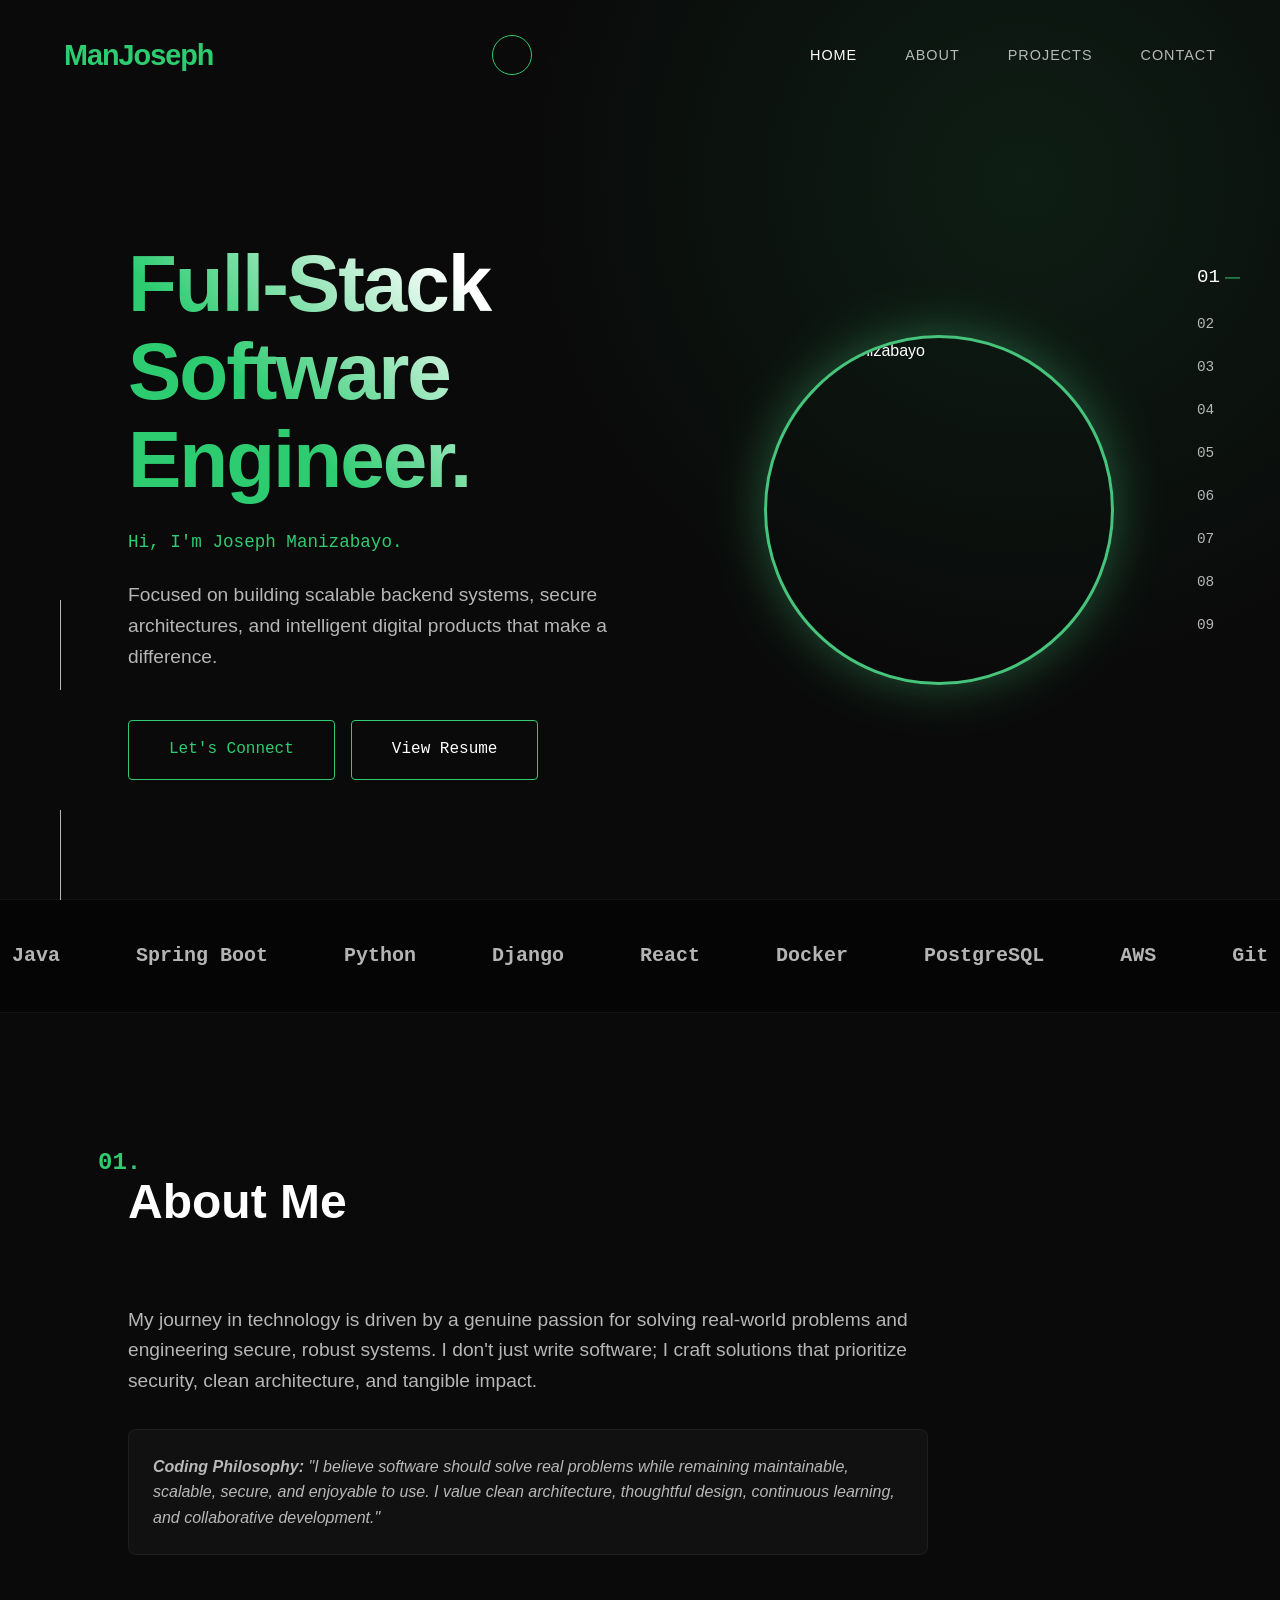
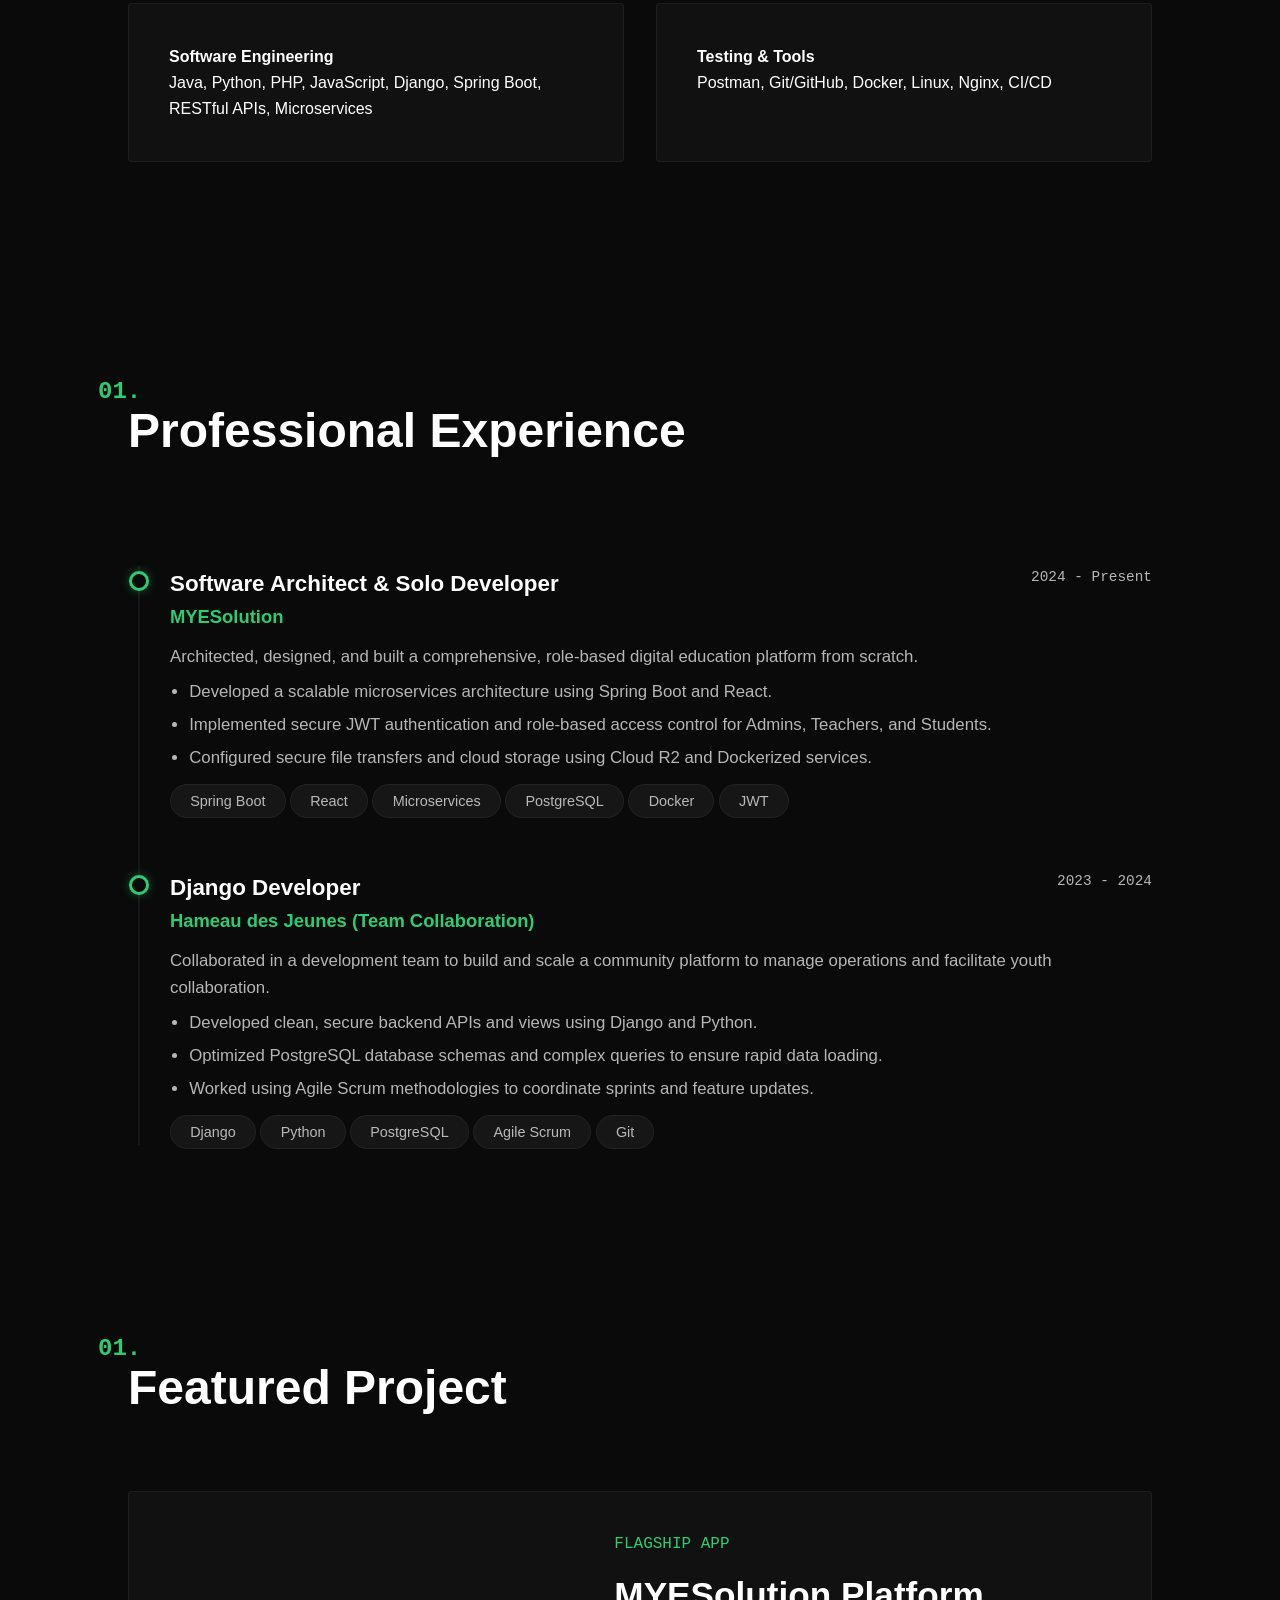
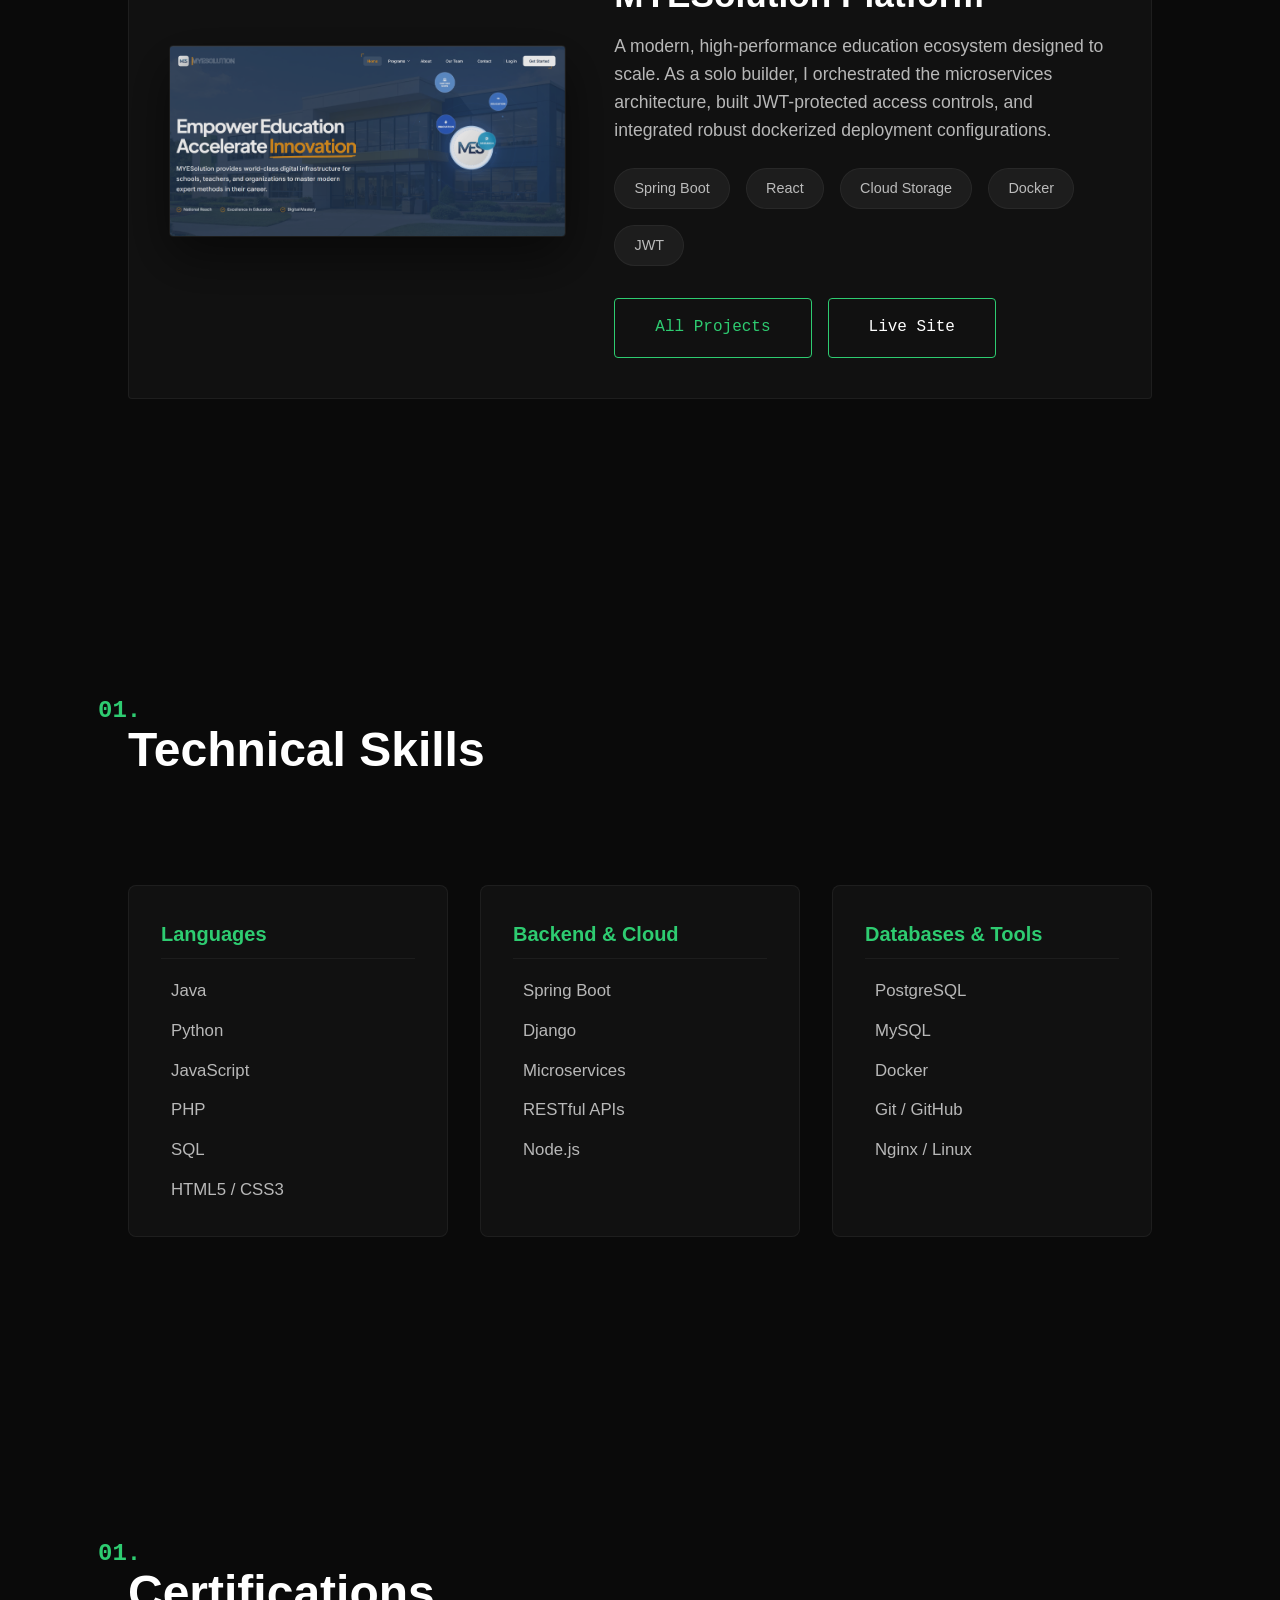
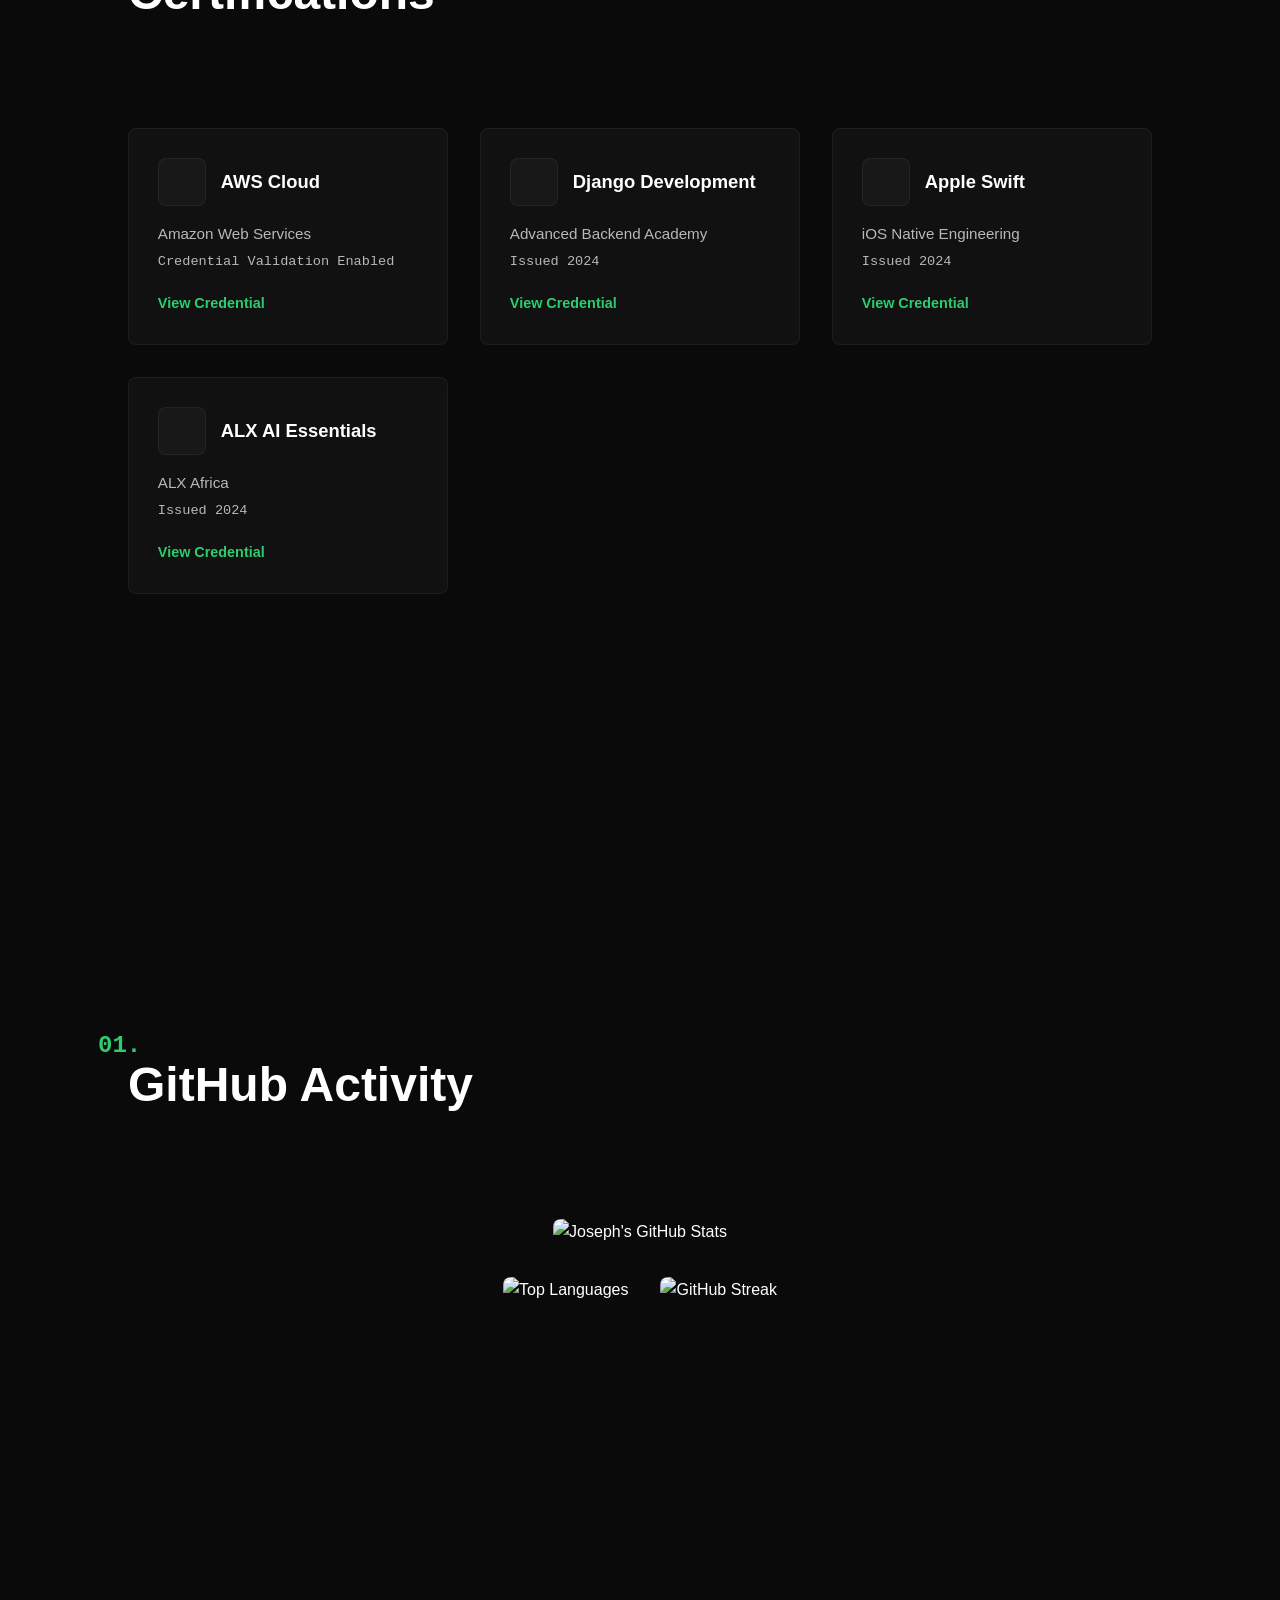
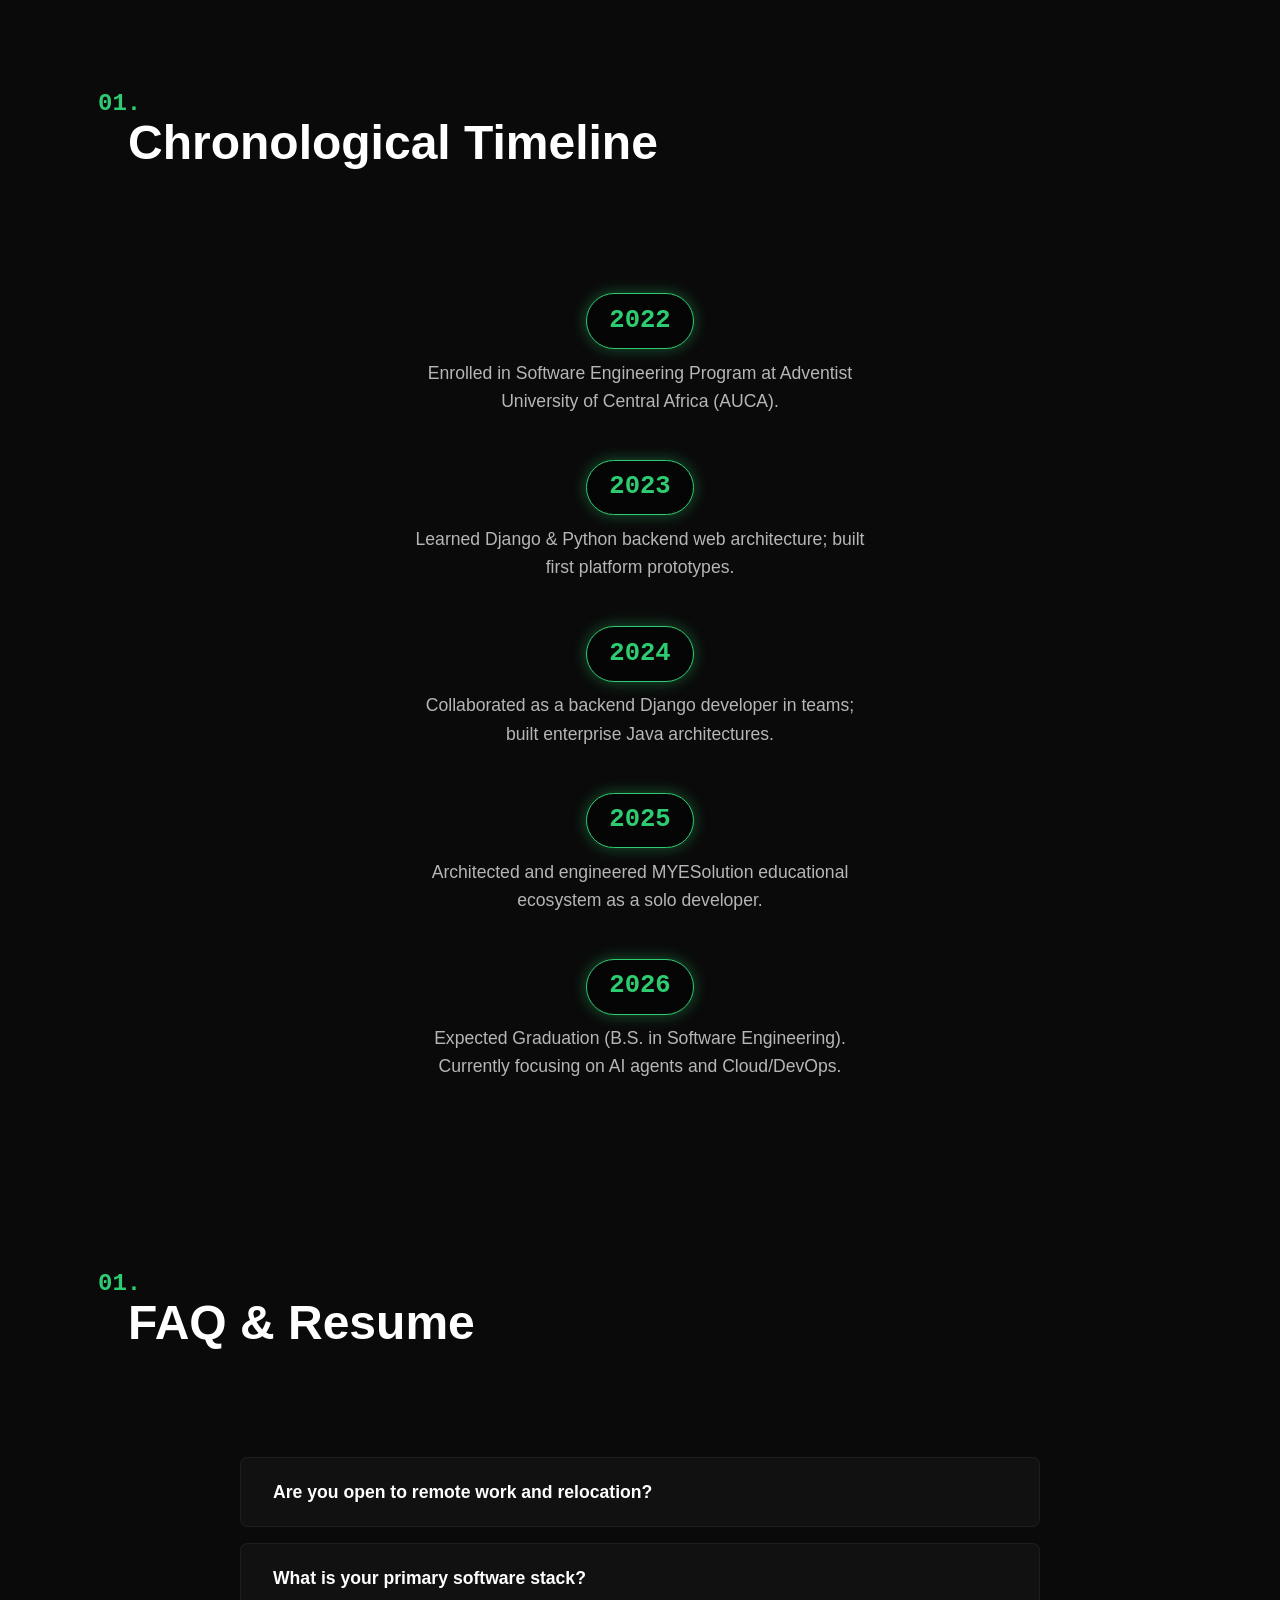
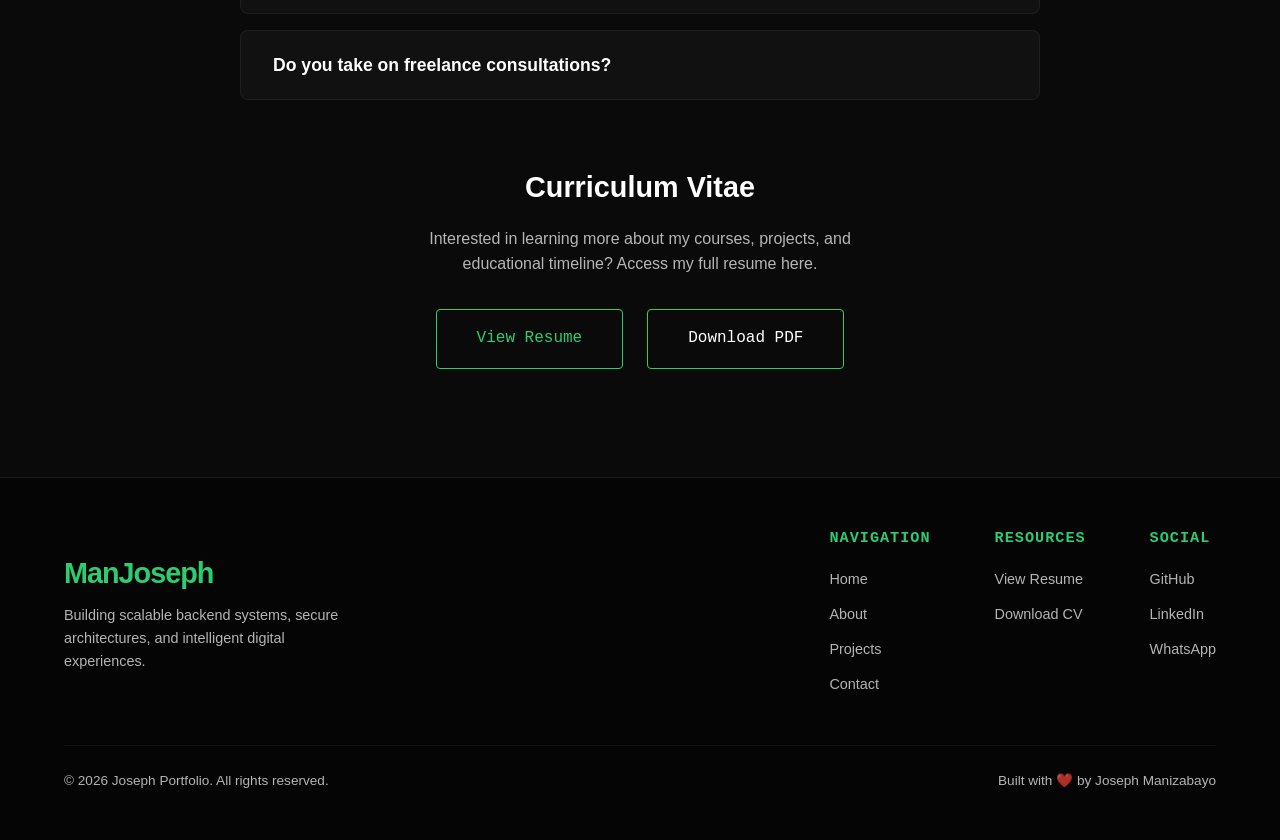
==== index.html @ 5e7c245f "Expand portfolio: add experience, skills, certifications, timeline, FAQs, and dark/light theme toggl" ====
<!DOCTYPE html>
<html lang="en" data-theme="dark">
<head>
    <meta charset="UTF-8">
    <meta name="viewport" content="width=device-width, initial-scale=1.0">
    <link rel="apple-touch-icon" sizes="180x180" href="favs/apple-touch-icon.png">
    <link rel="icon" type="image/png" sizes="32x32" href="favs/favicon-32x32.png">
    <link rel="icon" type="image/png" sizes="16x16" href="favs/favicon-16x16.png">
    <link rel="icon" href="favs/favicon.ico">
    <title>Joseph Portfolio - Full Stack Software Engineer</title>
    <!-- link to fontawesome for inserting social media icons-->
     <link rel="stylesheet" 
     href="https://cdnjs.cloudflare.com/ajax/libs/font-awesome/7.0.1/css/all.min.css" 
     integrity="sha512-2SwdPD6INVrV/lHTZbO2nodKhrnDdJK9/kg2XD1r9uGqPo1cUbujc+IYdlYdEErWNu69gVcYgdxlmVmzTWnetw==" 
     crossorigin="anonymous" referrerpolicy="no-referrer" />
     <!-- link to external css file -->
    <link rel="stylesheet" href="styles.css">
</head>
<body>
    <!-- Fixed Sidebars -->
    <div class="side-socials">
        <a href="https://github.com/ManJoseph" target="_blank"><i class="fa-brands fa-github"></i></a>
        <a href="https://www.linkedin.com/in/manjoseph/" target="_blank"><i class="fa-brands fa-linkedin-in"></i></a>
        <a href="mailto:josephmanizabayo7@gmail.com"><i class="fa-solid fa-envelope"></i></a>
    </div>

    <!-- Added data-target to map click to section ID -->
    <div class="page-progress">
        <div class="progress-item active" data-target="#home">01</div>
        <div class="progress-item" data-target="#about">02</div>
        <div class="progress-item" data-target="#experience">03</div>
        <div class="progress-item" data-target="#featured-project">04</div>
        <div class="progress-item" data-target="#skills">05</div>
        <div class="progress-item" data-target="#certifications">06</div>
        <div class="progress-item" data-target="#github">07</div>
        <div class="progress-item" data-target="#timeline">08</div>
        <div class="progress-item" data-target="#faq">09</div>
    </div>

    <!-- Navigation -->
    <nav class="navbar">
        <a href="index.html" class="logo">ManJoseph</a>
        <div class="nav-actions">
            <button id="themeToggle" class="theme-toggle-btn" aria-label="Toggle theme">
                <i class="fa-solid fa-sun"></i>
            </button>
            <div class="hamburger">
                <i class="fa-solid fa-bars"></i>
            </div>
        </div>
        <ul class="nav-links">
            <li><a href="#home" class="active">Home</a></li>
            <li><a href="#about">About</a></li>
            <li><a href="projects.html">Projects</a></li>
            <li><a href="contacts.html">Contact</a></li>
        </ul>
    </nav>

    <!-- Hero Section -->
    <section id="home" class="hero">
        <div class="hero-content reveal active">
            <h1>Full-Stack<br>Software Engineer.</h1>
            <p class="hero-greeting">Hi, I'm Joseph Manizabayo.</p>
            <p class="hero-subtitle">
                Focused on building scalable backend systems, secure architectures, and intelligent digital products that make a difference.
            </p>
            <div style="display: flex; gap: 1rem; flex-wrap: wrap;">
                <a href="contacts.html" class="cta-button">Let's Connect</a>
                <a href="#resume" class="cta-button" style="background: transparent; color: var(--text);">View Resume</a>
            </div>
        </div>
        <!-- Restored Hero Image -->
        <div class="hero-image-container reveal">
            <img src="Portfolio.jpg" alt="Joseph Manizabayo" class="profile-img">
        </div>
    </section>

    <!-- Tech Stack Marquee -->
    <div class="marquee-container">
        <div class="marquee-content">
            <div class="marquee-item"><i class="fa-brands fa-java"></i> Java</div>
            <div class="marquee-item"><i class="fa-solid fa-leaf"></i> Spring Boot</div>
            <div class="marquee-item"><i class="fa-brands fa-python"></i> Python</div>
            <div class="marquee-item"><i class="fa-solid fa-cube"></i> Django</div>
            <div class="marquee-item"><i class="fa-brands fa-react"></i> React</div>
            <div class="marquee-item"><i class="fa-brands fa-docker"></i> Docker</div>
            <div class="marquee-item"><i class="fa-solid fa-database"></i> PostgreSQL</div>
            <div class="marquee-item"><i class="fa-brands fa-aws"></i> AWS</div>
            <div class="marquee-item"><i class="fa-brands fa-git-alt"></i> Git</div>
            <div class="marquee-item"><i class="fa-brands fa-linux"></i> Linux</div>
            <div class="marquee-item"><i class="fa-solid fa-mobile-screen"></i> Swift</div>
            <!-- Duplicated Set for Loop -->
            <div class="marquee-item"><i class="fa-brands fa-java"></i> Java</div>
            <div class="marquee-item"><i class="fa-solid fa-leaf"></i> Spring Boot</div>
            <div class="marquee-item"><i class="fa-brands fa-python"></i> Python</div>
            <div class="marquee-item"><i class="fa-solid fa-cube"></i> Django</div>
            <div class="marquee-item"><i class="fa-brands fa-react"></i> React</div>
            <div class="marquee-item"><i class="fa-brands fa-docker"></i> Docker</div>
            <div class="marquee-item"><i class="fa-solid fa-database"></i> PostgreSQL</div>
            <div class="marquee-item"><i class="fa-brands fa-aws"></i> AWS</div>
            <div class="marquee-item"><i class="fa-brands fa-git-alt"></i> Git</div>
            <div class="marquee-item"><i class="fa-brands fa-linux"></i> Linux</div>
            <div class="marquee-item"><i class="fa-solid fa-mobile-screen"></i> Swift</div>
        </div>
    </div>

    <!-- About Section -->
    <section id="about" class="immersive-section reveal">
        <h2>About Me</h2>
        <p style="max-width: 800px; color: var(--text-muted); font-size: 1.2rem; margin-bottom: 2rem;">
            My journey in technology is driven by a genuine passion for solving real-world problems and engineering secure, robust systems. I don't just write software; I craft solutions that prioritize security, clean architecture, and tangible impact. 
        </p>
        <div style="max-width: 800px; padding: 1.5rem; background: var(--card-bg); border: 1px solid var(--card-border); border-radius: 8px; margin-bottom: 3rem;">
            <p style="font-style: italic; color: var(--text-muted); line-height: 1.6;">
                <b>Coding Philosophy:</b> "I believe software should solve real problems while remaining maintainable, scalable, secure, and enjoyable to use. I value clean architecture, thoughtful design, continuous learning, and collaborative development."
            </p>
        </div>
        
        <div class="skills-grid">
            <div class="skill-card">
                <i class="fa-solid fa-code"></i>
                <p><b>Software Engineering</b></p>
                <p>Java, Python, PHP, JavaScript, Django, Spring Boot, RESTful APIs, Microservices</p>
            </div>
            <div class="skill-card">
                <i class="fa-solid fa-wrench"></i>
                <p><b>Testing & Tools</b></p>
                <p>Postman, Git/GitHub, Docker, Linux, Nginx, CI/CD</p>
            </div>
        </div>
    </section>

    <!-- Professional Experience Section -->
    <section id="experience" class="immersive-section reveal">
        <h2>Professional Experience</h2>
        <div class="timeline-container">
            <div class="timeline-item">
                <div class="timeline-dot"></div>
                <div class="timeline-header">
                    <div>
                        <div class="timeline-role">Software Architect & Solo Developer</div>
                        <div class="timeline-company">MYESolution</div>
                    </div>
                    <div class="timeline-date">2024 - Present</div>
                </div>
                <div class="timeline-desc">
                    Architected, designed, and built a comprehensive, role-based digital education platform from scratch.
                    <ul>
                        <li>Developed a scalable microservices architecture using Spring Boot and React.</li>
                        <li>Implemented secure JWT authentication and role-based access control for Admins, Teachers, and Students.</li>
                        <li>Configured secure file transfers and cloud storage using Cloud R2 and Dockerized services.</li>
                    </ul>
                </div>
                <div class="timeline-tech-list">
                    <span class="tech-pill">Spring Boot</span>
                    <span class="tech-pill">React</span>
                    <span class="tech-pill">Microservices</span>
                    <span class="tech-pill">PostgreSQL</span>
                    <span class="tech-pill">Docker</span>
                    <span class="tech-pill">JWT</span>
                </div>
            </div>
            
            <div class="timeline-item">
                <div class="timeline-dot"></div>
                <div class="timeline-header">
                    <div>
                        <div class="timeline-role">Django Developer</div>
                        <div class="timeline-company">Hameau des Jeunes (Team Collaboration)</div>
                    </div>
                    <div class="timeline-date">2023 - 2024</div>
                </div>
                <div class="timeline-desc">
                    Collaborated in a development team to build and scale a community platform to manage operations and facilitate youth collaboration.
                    <ul>
                        <li>Developed clean, secure backend APIs and views using Django and Python.</li>
                        <li>Optimized PostgreSQL database schemas and complex queries to ensure rapid data loading.</li>
                        <li>Worked using Agile Scrum methodologies to coordinate sprints and feature updates.</li>
                    </ul>
                </div>
                <div class="timeline-tech-list">
                    <span class="tech-pill">Django</span>
                    <span class="tech-pill">Python</span>
                    <span class="tech-pill">PostgreSQL</span>
                    <span class="tech-pill">Agile Scrum</span>
                    <span class="tech-pill">Git</span>
                </div>
            </div>
        </div>
    </section>

    <!-- Featured Project Section -->
    <section id="featured-project" class="immersive-section reveal">
        <h2>Featured Project</h2>
        <div class="skills-grid" style="grid-template-columns: 1fr;">
            <div class="skill-card" style="display: flex; gap: 3rem; align-items: center; flex-wrap: wrap; text-align: left;">
                <div style="flex: 1.2; min-width: 300px;">
                    <img src="Myesolution.png" alt="MYESolution" class="showcase-img" style="max-height: 380px; width: 100%; object-fit: cover;">
                </div>
                <div style="flex: 1.5; min-width: 300px;">
                    <span class="project-label" style="font-family: 'Courier New', monospace; color: var(--accent);">FLAGSHIP APP</span>
                    <h3 style="font-size: 2.2rem; margin: 0.5rem 0 1rem; line-height: 1.2;">MYESolution Platform</h3>
                    <p style="color: var(--text-muted); font-size: 1.1rem; margin-bottom: 1.5rem;">
                        A modern, high-performance education ecosystem designed to scale. As a solo builder, I orchestrated the microservices architecture, built JWT-protected access controls, and integrated robust dockerized deployment configurations.
                    </p>
                    <div class="project-tech" style="margin-bottom: 2rem;">
                        <span class="tech-pill">Spring Boot</span>
                        <span class="tech-pill">React</span>
                        <span class="tech-pill">Cloud Storage</span>
                        <span class="tech-pill">Docker</span>
                        <span class="tech-pill">JWT</span>
                    </div>
                    <div style="display: flex; gap: 1rem;">
                        <a href="projects.html" class="cta-button">All Projects</a>
                        <a href="https://www.myesolution.org" target="_blank" class="cta-button" style="background: transparent; color: var(--text);">Live Site</a>
                    </div>
                </div>
            </div>
        </div>
    </section>

    <!-- Skills Category Section -->
    <section id="skills" class="immersive-section reveal">
        <h2>Technical Skills</h2>
        <div class="skills-category-grid">
            <div class="skills-category-card">
                <h3>Languages</h3>
                <ul class="skills-list">
                    <li><i class="fa-solid fa-chevron-right"></i> Java</li>
                    <li><i class="fa-solid fa-chevron-right"></i> Python</li>
                    <li><i class="fa-solid fa-chevron-right"></i> JavaScript</li>
                    <li><i class="fa-solid fa-chevron-right"></i> PHP</li>
                    <li><i class="fa-solid fa-chevron-right"></i> SQL</li>
                    <li><i class="fa-solid fa-chevron-right"></i> HTML5 / CSS3</li>
                </ul>
            </div>
            <div class="skills-category-card">
                <h3>Backend & Cloud</h3>
                <ul class="skills-list">
                    <li><i class="fa-solid fa-chevron-right"></i> Spring Boot</li>
                    <li><i class="fa-solid fa-chevron-right"></i> Django</li>
                    <li><i class="fa-solid fa-chevron-right"></i> Microservices</li>
                    <li><i class="fa-solid fa-chevron-right"></i> RESTful APIs</li>
                    <li><i class="fa-solid fa-chevron-right"></i> Node.js</li>
                </ul>
            </div>
            <div class="skills-category-card">
                <h3>Databases & Tools</h3>
                <ul class="skills-list">
                    <li><i class="fa-solid fa-chevron-right"></i> PostgreSQL</li>
                    <li><i class="fa-solid fa-chevron-right"></i> MySQL</li>
                    <li><i class="fa-solid fa-chevron-right"></i> Docker</li>
                    <li><i class="fa-solid fa-chevron-right"></i> Git / GitHub</li>
                    <li><i class="fa-solid fa-chevron-right"></i> Nginx / Linux</li>
                </ul>
            </div>
        </div>
    </section>

    <!-- Certifications Section -->
    <section id="certifications" class="immersive-section reveal">
        <h2>Certifications</h2>
        <div class="certifications-grid">
             <div class="cert-card">
                 <div>
                     <div class="cert-header">
                         <div class="cert-icon"><i class="fa-brands fa-aws"></i></div>
                         <div class="cert-title">AWS Cloud</div>
                     </div>
                     <div class="cert-org">Amazon Web Services</div>
                     <div class="cert-date">Credential Validation Enabled</div>
                 </div>
                 <a href="#" class="cert-link">View Credential <i class="fa-solid fa-arrow-up-right-from-square"></i></a>
             </div>
             
             <div class="cert-card">
                 <div>
                     <div class="cert-header">
                         <div class="cert-icon"><i class="fa-brands fa-python"></i></div>
                         <div class="cert-title">Django Development</div>
                     </div>
                     <div class="cert-org">Advanced Backend Academy</div>
                     <div class="cert-date">Issued 2024</div>
                 </div>
                 <a href="#" class="cert-link">View Credential <i class="fa-solid fa-arrow-up-right-from-square"></i></a>
             </div>

             <div class="cert-card">
                 <div>
                     <div class="cert-header">
                         <div class="cert-icon"><i class="fa-solid fa-mobile-screen"></i></div>
                         <div class="cert-title">Apple Swift</div>
                     </div>
                     <div class="cert-org">iOS Native Engineering</div>
                     <div class="cert-date">Issued 2024</div>
                 </div>
                 <a href="#" class="cert-link">View Credential <i class="fa-solid fa-arrow-up-right-from-square"></i></a>
             </div>

             <div class="cert-card">
                 <div>
                     <div class="cert-header">
                         <div class="cert-icon"><i class="fa-solid fa-brain"></i></div>
                         <div class="cert-title">ALX AI Essentials</div>
                     </div>
                     <div class="cert-org">ALX Africa</div>
                     <div class="cert-date">Issued 2024</div>
                 </div>
                 <a href="#" class="cert-link">View Credential <i class="fa-solid fa-arrow-up-right-from-square"></i></a>
             </div>
        </div>
    </section>

    <!-- GitHub Stats Section -->
    <section id="github" class="immersive-section reveal">
        <h2>GitHub Activity</h2>
        <div class="github-stats-container">
            <img src="https://github-readme-stats.vercel.app/api?username=manjoseph&show_icons=true&theme=tokyonight&hide_border=true" alt="Joseph's GitHub Stats">
            <div style="display: flex; gap: 2rem; justify-content: center; flex-wrap: wrap; width: 100%;">
                <img src="https://github-readme-stats.vercel.app/api/top-langs?username=manjoseph&layout=compact&theme=tokyonight&hide_border=true" alt="Top Languages">
                <img src="https://github-readme-streak-stats.herokuapp.com/?user=manjoseph&theme=tokyonight&hide_border=true" alt="GitHub Streak">
            </div>
        </div>
    </section>

    <!-- Timeline Section -->
    <section id="timeline" class="immersive-section reveal">
        <h2>Chronological Timeline</h2>
        <div class="milestone-container">
            <div class="milestone-item">
                <div class="milestone-year">2022</div>
                <div class="milestone-text">Enrolled in Software Engineering Program at Adventist University of Central Africa (AUCA).</div>
                <div class="milestone-arrow"><i class="fa-solid fa-circle-chevron-down"></i></div>
            </div>
            
            <div class="milestone-item">
                <div class="milestone-year">2023</div>
                <div class="milestone-text">Learned Django & Python backend web architecture; built first platform prototypes.</div>
                <div class="milestone-arrow"><i class="fa-solid fa-circle-chevron-down"></i></div>
            </div>
            
            <div class="milestone-item">
                <div class="milestone-year">2024</div>
                <div class="milestone-text">Collaborated as a backend Django developer in teams; built enterprise Java architectures.</div>
                <div class="milestone-arrow"><i class="fa-solid fa-circle-chevron-down"></i></div>
            </div>

            <div class="milestone-item">
                <div class="milestone-year">2025</div>
                <div class="milestone-text">Architected and engineered MYESolution educational ecosystem as a solo developer.</div>
                <div class="milestone-arrow"><i class="fa-solid fa-circle-chevron-down"></i></div>
            </div>

            <div class="milestone-item">
                <div class="milestone-year">2026</div>
                <div class="milestone-text">Expected Graduation (B.S. in Software Engineering). Currently focusing on AI agents and Cloud/DevOps.</div>
            </div>
        </div>
    </section>

    <!-- FAQ Accordion & Resume Section -->
    <section id="faq" class="immersive-section reveal">
        <h2>FAQ & Resume</h2>
        <div class="faq-container">
            <div class="faq-item">
                <div class="faq-question">
                    <span>Are you open to remote work and relocation?</span>
                    <i class="fa-solid fa-chevron-down faq-icon"></i>
                </div>
                <div class="faq-answer">
                    <p>Yes, absolutely! I am highly open to remote software engineering positions and relocation opportunities worldwide.</p>
                </div>
            </div>
            
            <div class="faq-item">
                <div class="faq-question">
                    <span>What is your primary software stack?</span>
                    <i class="fa-solid fa-chevron-down faq-icon"></i>
                </div>
                <div class="faq-answer">
                    <p>My core competencies are centered on backend engineering using Java (Spring Boot) and Python (Django/Flask), paired with SQL/PostgreSQL databases, Docker container environments, and React/HTML5/CSS3 frontend clients.</p>
                </div>
            </div>

            <div class="faq-item">
                <div class="faq-question">
                    <span>Do you take on freelance consultations?</span>
                    <i class="fa-solid fa-chevron-down faq-icon"></i>
                </div>
                <div class="faq-answer">
                    <p>Yes! I work on freelance project architectures, backend developments, and custom system optimizations. Drop me a line through the contact form.</p>
                </div>
            </div>
        </div>

        <div id="resume" style="margin-top: 4rem; text-align: center;">
            <h3 style="font-size: 1.8rem; margin-bottom: 1rem;">Curriculum Vitae</h3>
            <p style="color: var(--text-muted); max-width: 500px; margin: 0 auto 2rem;">
                Interested in learning more about my courses, projects, and educational timeline? Access my full resume here.
            </p>
            <div class="resume-actions">
                <a href="resume.pdf" target="_blank" class="cta-button">View Resume</a>
                <a href="resume.pdf" download class="cta-button" style="background: transparent; color: var(--text);">Download PDF</a>
            </div>
        </div>
    </section>

    <!-- Expanded Footer -->
    <footer>
        <div class="footer-content">
            <div class="footer-brand">
                <a href="index.html" class="logo">ManJoseph</a>
                <p>Building scalable backend systems, secure architectures, and intelligent digital experiences.</p>
            </div>
            <div class="footer-links-grid">
                <div class="footer-col">
                    <h4>Navigation</h4>
                    <ul>
                        <li><a href="#home">Home</a></li>
                        <li><a href="#about">About</a></li>
                        <li><a href="projects.html">Projects</a></li>
                        <li><a href="contacts.html">Contact</a></li>
                    </ul>
                </div>
                <div class="footer-col">
                    <h4>Resources</h4>
                    <ul>
                        <li><a href="resume.pdf" target="_blank">View Resume</a></li>
                        <li><a href="resume.pdf" download>Download CV</a></li>
                    </ul>
                </div>
                <div class="footer-col">
                    <h4>Social</h4>
                    <ul>
                        <li><a href="https://github.com/ManJoseph" target="_blank">GitHub</a></li>
                        <li><a href="https://www.linkedin.com/in/manjoseph/" target="_blank">LinkedIn</a></li>
                        <li><a href="https://wa.me/250784461730" target="_blank">WhatsApp</a></li>
                    </ul>
                </div>
            </div>
        </div>
        <div class="footer-bottom">
            <p>&copy; 2026 Joseph Portfolio. All rights reserved.</p>
            <p>Built with ❤️ by Joseph Manizabayo</p>
        </div>
    </footer>

    <script src="script.js"></script>
    <script>
        // Inline script to handle click if script.js isn't caching or to ensure it works
        document.querySelectorAll('.progress-item').forEach(item => {
            item.addEventListener('click', function() {
                const target = this.getAttribute('data-target');
                if(target) {
                    document.querySelector(target).scrollIntoView({behavior: 'smooth'});
                }
            });
        });
    </script>
</body>
</html>
---- styles.css ----
*{margin: 0;
padding: 0;
box-sizing: border-box;
font-family: 'Segoe UI', sans-serif; }

:root{
    --dark-bg: #0a0a0a;
    --darker-bg: #050505;
    --accent: #2ecc71;
    --accent-glow: rgba(46, 204, 113, 0.4);
    --text: #ffffff;
    --text-muted: rgba(255, 255, 255, 0.7);
    --card-bg: rgba(255,255,255,0.03);
    --card-border: rgba(255,255,255,0.05);
}

html {
    scroll-behavior: smooth;
}

body{
    background-color: var(--dark-bg);
    color: var(--text);
    line-height: 1.6;
    overflow-x: hidden;
}

/* Custom Scrollbar */
::-webkit-scrollbar {
    width: 8px;
}
::-webkit-scrollbar-track {
    background: var(--darker-bg); 
}
::-webkit-scrollbar-thumb {
    background: #333; 
    border-radius: 4px;
}
::-webkit-scrollbar-thumb:hover {
    background: var(--accent); 
}

/* Navigation - Minimal */
.navbar{
  position: fixed;
  top:0;
  width: 100%;
  padding: 2rem 5%;
  display: flex;
  justify-content: space-between;
  align-items: center;
  background: transparent;
  z-index: 1000;
  transition: all 0.3s ease;
} 

.navbar.scrolled {
    background: rgba(10,10,10,0.9);
    backdrop-filter: blur(10px);
    padding: 1.5rem 5%;
    border-bottom: 1px solid rgba(255,255,255,0.05);
}

.logo{
    font-size:1.8rem;
    font-weight:700;
    color: var(--accent);
    text-decoration: none;
    letter-spacing: -1px;
}

/* ... */

.hero h1 {
    font-size: 5rem;
    line-height: 1.1;
    margin-bottom: 1.5rem;
    font-weight: 800;
    letter-spacing: -2px;
    background: linear-gradient(45deg, var(--accent) 30%, #ffffff 70%);
    -webkit-background-clip: text;
    background-clip: text;
    -webkit-text-fill-color: transparent;
}

/* ... */

.project-title {
    font-size: 3.5rem;
    line-height: 1.1;
    margin-bottom: 1.5rem;
    background: linear-gradient(45deg, var(--accent) 30%, #ffffff 70%);
    -webkit-background-clip: text;
    background-clip: text;
    -webkit-text-fill-color: transparent;
}

/* ... */

.contact-hero h1 {
     background: linear-gradient(45deg, var(--accent) 30%, #ffffff 70%);
     -webkit-background-clip: text;
    background-clip: text;
     -webkit-text-fill-color: transparent;
     font-size: 4rem;
     line-height: 1.1;
     margin-bottom: 1rem;
}

.nav-links{
    display: flex;
    gap: 3rem;
    list-style: none;
}

.nav-links a{
    color: var(--text-muted);
    text-decoration: none;
    font-weight: 500;
    transition: all 0.3s ease;
    font-size: 0.9rem;
    text-transform: uppercase;
    letter-spacing: 1px;
}

.nav-links a:hover, .nav-links a.active{
    color: var(--text);
}

/* Fixed Sidebars */
.side-socials {
    position: fixed;
    left: 40px;
    bottom: 0;
    width: 40px;
    display: flex;
    flex-direction: column;
    align-items: center;
    gap: 20px;
    z-index: 100;
}

.side-socials::before {
    content: '';
    width: 1px;
    height: 90px;
    background-color: var(--text-muted);
    display: block;
    margin-bottom: 20px;
}

.side-socials::after {
    content: '';
    width: 1px;
    height: 90px;
    background-color: var(--text-muted);
    display: block;
    margin-top: 20px;
}

.side-socials a {
    color: var(--text-muted);
    font-size: 1.2rem;
    transition: all 0.3s ease;
}

.side-socials a:hover {
    color: var(--accent);
    transform: translateY(-3px);
}

/* Footer */
footer{
    background: var(--darker-bg);
    padding: 3rem 5%;
    text-align:center;
    border-top: 1px solid rgba(255,255,255,0.1);
}

.social-links{
    margin-top: 1.5rem;
    display: flex;
    justify-content: center;
    gap: 2rem;
}

.social-links a {
    color: var(--text-muted);
    font-size: 1.5rem;
    transition: all 0.3s ease;
    display: flex;
    align-items: center;
    justify-content: center;
    width: 45px;
    height: 45px;
    border-radius: 50%;
    border: 1px solid rgba(255,255,255,0.1);
    background: rgba(255,255,255,0.05);
}

.social-links a:hover {
    color: var(--accent);
    border-color: var(--accent);
    transform: translateY(-5px);
    box-shadow: 0 5px 15px var(--accent-glow);
}

.page-progress {
    position: fixed;
    right: 40px;
    top: 50%;
    transform: translateY(-50%);
    display: flex;
    flex-direction: column;
    gap: 20px;
    z-index: 100;
}

.progress-item {
    font-family: 'Courier New', monospace;
    font-size: 0.9rem;
    color: var(--text-muted);
    position: relative;
    padding-right: 20px;
    transition: all 0.3s ease;
    cursor: default;
    opacity: 0.3;
}

.progress-item::after {
    content: '';
    position: absolute;
    right: 0;
    top: 50%;
    width: 0;
    height: 1px;
    background: var(--accent);
    transition: all 0.3s ease;
}

.progress-item.active {
    color: var(--text);
    font-size: 1.2rem;
    opacity: 1;
}

.progress-item.active::after {
    width: 15px;
}

/* Animations */
.reveal {
    opacity: 0;
    transform: translateY(30px);
    transition: all 0.8s ease;
}

.reveal.active {
    opacity: 1;
    transform: translateY(0);
}

@keyframes float {
    0%, 100% { transform: translateY(0); }
    50% { transform: translateY(-15px); }
}

/* Hero Section */
.hero {
    min-height: 100vh;
    display: flex;
    align-items: center;
    justify-content: center;
    gap: 4rem;
    padding: 120px 10% 0; 
    background: radial-gradient(circle at 80% 20%, rgba(46, 204, 113, 0.1) 0%, transparent 40%);
    position: relative;
    text-align: left;
}

.hero-content {
    flex: 1;
    max-width: 600px;
}

.hero-image-container {
    flex: 0.8;
    display: flex;
    justify-content: center;
    align-items: center;
    position: relative;
}

.profile-img {
    width: 350px;
    height: 350px;
    border-radius: 50%;
    object-fit: cover;
    border: 3px solid var(--accent);
    box-shadow: 0 0 50px var(--accent-glow);
    animation: float 6s ease-in-out infinite;
    filter: grayscale(20%);
    transition: all 0.3s ease;
}

.profile-img:hover {
    filter: none;
    transform: scale(1.02);
}

.hero-greeting {
    color: var(--accent);
    font-family: 'Courier New', monospace;
    font-size: 1.1rem;
    margin-bottom: 1.5rem;
}

.hero h1 {
    font-size: 5rem;
    line-height: 1.1;
    margin-bottom: 1.5rem;
    font-weight: 800;
    letter-spacing: -2px;
}

.hero-subtitle {
    font-size: 1.2rem;
    color: var(--text-muted);
    max-width: 500px;
    margin-bottom: 3rem;
}

.cta-button {
    display: inline-block;
    padding: 1rem 2.5rem;
    border: 1px solid var(--accent);
    color: var(--accent);
    border-radius: 4px;
    text-decoration: none;
    font-family: 'Courier New', monospace;
    font-size: 1rem;
    transition: all 0.3s ease;
}

.cta-button:hover {
    background: rgba(46, 204, 113, 0.1);
    box-shadow: 0 0 20px var(--accent-glow);
}

/* Immersive Section Styles */
.immersive-section {
    min-height: 100vh;
    padding: 5rem 10%;
    display: flex;
    flex-direction: column;
    justify-content: center;
}

.immersive-section h2 {
    font-size: 3rem;
    margin-bottom: 4rem;
    position: relative;
    display: inline-block;
}

.immersive-section h2::before {
    content: '01.'; 
    position: absolute;
    top: -20px;
    left: -30px;
    font-size: 1.5rem;
    font-family: 'Courier New', monospace;
    color: var(--accent);
}

/* Grid Layouts for Skills/Certs */
.skills-grid {
    display: grid;
    grid-template-columns: repeat(auto-fit, minmax(280px, 1fr));
    gap: 2rem;
}

.skill-card {
    padding: 2.5rem;
    background: var(--card-bg);
    border: 1px solid var(--card-border);
    border-radius: 4px;
    transition: all 0.3s ease;
}

.skill-card:hover {
    transform: translateY(-5px);
    border-color: var(--accent);
    background: rgba(46, 204, 113, 0.05);
}

.skill-card i {
    font-size: 2.5rem;
    color: var(--accent);
    margin-bottom: 1.5rem;
}

/* Project Showcase Styles */
/* Project Showcase Styles */
.project-showcase {
    min-height: 100vh;
    padding: 0 10%;
    display: flex;
    align-items: center;
    gap: 4rem;
    border-bottom: 1px solid rgba(255,255,255,0.02);
}

.project-showcase:first-of-type {
    padding-top: 120px; /* Clear fixed navbar */
}

.project-showcase:nth-child(even) {
    flex-direction: row-reverse;
}

.showcase-content {
    flex: 1;
}

.project-label {
    color: var(--accent);
    font-family: 'Courier New', monospace;
    font-size: 1rem;
    margin-bottom: 1rem;
    display: block;
}

.project-title {
    font-size: 3.5rem;
    line-height: 1.1;
    margin-bottom: 1.5rem;
}

.project-desc {
    color: var(--text-muted);
    font-size: 1.1rem;
    margin-bottom: 2rem;
}

.project-tech {
    display: flex;
    flex-wrap: wrap;
    gap: 1rem;
    margin-bottom: 3rem;
}

.tech-pill {
    padding: 0.5rem 1.2rem;
    border-radius: 50px;
    background: rgba(255,255,255,0.05);
    color: var(--text-muted);
    font-size: 0.9rem;
    border: 1px solid rgba(255,255,255,0.05);
    transition: all 0.2s ease;
}

.tech-pill:hover {
    border-color: var(--accent);
    color: var(--accent);
}

.showcase-image {
    flex: 1.2;
    position: relative;
}

.showcase-img {
    width: 100%;
    border-radius: 4px;
    box-shadow: 0 20px 50px rgba(0,0,0,0.5);
    filter: grayscale(20%) brightness(0.9);
    transition: all 0.5s ease;
    border: 1px solid rgba(255,255,255,0.05);
}

.project-showcase:hover .showcase-img {
    filter: none;
    transform: scale(1.02);
}

/* Contact Styles */
.contact-hero {
    min-height: 100vh;
    display: flex;
    align-items: center;
    justify-content: center;
    padding: 120px 10% 0; /* Add top padding */
    gap: 4rem;
}

.contact-content {
    flex: 1;
    max-width: 600px;
}

.contact-visual {
    flex: 0.8;
    display: flex;
    justify-content: center; /* Center the image */
    align-items: center;
    margin-top: 2rem; /* Spacing from text */
}

.contact-img {
    width: 100%;
    max-width: 350px; /* Limit image size */
    border-radius: 20px;
    box-shadow: 0 20px 40px rgba(0,0,0,0.5);
    border: 1px solid rgba(255,255,255,0.1);
    filter: grayscale(20%);
    transition: all 0.3s ease;
}

.contact-img:hover {
    filter: none;
    transform: translateY(-5px);
}

.contact-form-container {
    flex: 1; /* Allow sharing space */
    width: 100%;
    max-width: 600px;
}

.form-group {
    margin-bottom: 1.5rem;
}

.form-group input, .form-group textarea {
    width: 100%;
    background: rgba(255, 255, 255, 0.03); /* Subtle background */
    border: 1px solid rgba(255, 255, 255, 0.1); /* Subtle border all around */
    border-radius: 8px; /* Soft corners */
    padding: 1rem 1.2rem; /* Comfortable padding */
    color: var(--text);
    font-size: 1rem;
    transition: all 0.3s ease;
    font-family: inherit;
}

.form-group textarea {
    min-height: 150px;
    resize: vertical;
}

.form-group input:focus, .form-group textarea:focus {
    background: rgba(255, 255, 255, 0.05);
    border-color: var(--accent);
    box-shadow: 0 0 15px rgba(46, 204, 113, 0.1); /* Glow effect */
    outline: none;
    transform: translateY(-2px); /* Slight lift */
}

.form-group input::placeholder, .form-group textarea::placeholder {
    color: var(--text-muted);
    opacity: 0.6;
}

/* Toast Notification Styles */
.toast-container {
    position: fixed;
    top: 20px;
    right: 20px;
    z-index: 2000;
}
.toast {
    background: rgba(10, 10, 10, 0.95);
    backdrop-filter: blur(10px);
    padding: 1rem 2rem;
    border-radius: 4px;
    border-left: 4px solid var(--accent);
    color: var(--text);
    margin-bottom: 10px;
    transform: translateX(150%);
    transition: all 0.5s cubic-bezier(0.68, -0.55, 0.265, 1.35);
    display: flex;
    align-items: center;
    gap: 15px;
    box-shadow: 0 10px 30px rgba(0,0,0,0.5);
}
.toast.show { transform: translateX(0); }
.toast i { font-size: 1.2rem; color: var(--accent); }
.toast.error { border-left-color: #e74c3c; }
.toast.error i { color: #e74c3c; }

/* Responsive */
/* Responsive */
/* Tablet & Small Desktop */
@media (max-width: 1024px) {
    .side-socials, .page-progress { display: none; }
    .hero, .immersive-section, .project-showcase, .contact-hero { padding: 5rem 5%; }
    .hero h1 { font-size: 3.5rem; }
    .project-showcase, .project-showcase:nth-child(even) { flex-direction: column-reverse; gap: 3rem; text-align: left; }
    .showcase-image { width: 100%; }
}

/* Mobile Navigation & Layout */
.hamburger {
    display: none;
    cursor: pointer;
    font-size: 1.5rem;
    color: var(--accent);
    z-index: 1001;
}

@media (max-width: 768px) {
    /* Navigation */
    .hamburger {
        display: block;
    }

    .nav-links {
        position: fixed;
        right: -100%;
        top: 0;
        height: 100vh;
        width: 70%;
        background: rgba(10, 10, 10, 0.98);
        backdrop-filter: blur(10px);
        flex-direction: column;
        justify-content: center;
        align-items: center;
        transition: right 0.4s ease;
        z-index: 1000;
        border-left: 1px solid rgba(255,255,255,0.05);
        gap: 2rem;
        padding-top: 60px; /* Space for X icon if needed */
    }

    .nav-links.active {
        right: 0;
    }

    .nav-links li {
        opacity: 0; /* Animate in */
        transform: translateX(20px);
    }
    
    .nav-links.active li {
        animation: navLinkFade 0.5s ease forwards 0.3s;
    }

    /* Hero Section */
    .hero {
        flex-direction: column-reverse;
        padding-top: 100px;
        text-align: center;
        gap: 2rem;
    }

    .hero-content {
        width: 100%;
    }

    .hero-image-container {
        width: 100%;
    }

    .profile-img {
        width: 250px;
        height: 250px;
    }

    .hero h1 {
        font-size: 2.8rem;
    }

    /* Immersive Sections */
    .immersive-section h2 {
        font-size: 2.2rem;
        margin-bottom: 2rem;
    }

    .skills-grid {
        grid-template-columns: 1fr; /* Stack cards */
    }

    /* Projects */
    .project-title {
        font-size: 2.2rem;
    }
    
    .project-tech {
        justify-content: center;
    }

    /* Contact */
    .contact-hero {
        flex-direction: column;
        padding-top: 100px;
    }

    .contact-hero h1 {
        font-size: 2.5rem;
    }

    .contact-visual {
        display: none; /* Often cleaner to hide decorative images on mobile contact forms, or stack them */
    }

    .contact-content, .contact-form-container {
        max-width: 100%;
    }
}

@keyframes navLinkFade {
    from {
        opacity: 0;
        transform: translateX(50px);
    }
    to {
        opacity: 1;
        transform: translateX(0);
    }
}

/* ==========================================
   GLOBAL TRANSITIONS & THEME SWITCHING
   ========================================== */
html, body, section, nav, .navbar, .skill-card, .skills-category-card, .project-showcase, .contact-form, input, textarea, footer, .progress-item, .side-socials a, .logo, .nav-links a, .theme-toggle-btn, .faq-item, .cert-card {
    transition: background-color 0.4s ease, color 0.4s ease, border-color 0.4s ease, box-shadow 0.4s ease, transform 0.3s ease;
}

[data-theme="light"] {
    --dark-bg: #f9fbfd;
    --darker-bg: #f0f4f8;
    --accent: #2ecc71;
    --accent-glow: rgba(46, 204, 113, 0.2);
    --text: #1e293b;
    --text-muted: #64748b;
    --card-bg: rgba(255, 255, 255, 0.8);
    --card-border: rgba(0, 0, 0, 0.08);
}

[data-theme="light"] ::-webkit-scrollbar-thumb {
    background: #ccc;
}

/* Nav Actions Container */
.nav-actions {
    display: flex;
    align-items: center;
    gap: 1.5rem;
}

/* Theme Toggle Button */
.theme-toggle-btn {
    background: transparent;
    border: 1px solid var(--accent);
    color: var(--accent);
    width: 40px;
    height: 40px;
    border-radius: 50%;
    cursor: pointer;
    display: flex;
    align-items: center;
    justify-content: center;
    font-size: 1.1rem;
    z-index: 1001;
}
.theme-toggle-btn:hover {
    background: rgba(46, 204, 113, 0.1);
    box-shadow: 0 0 15px var(--accent-glow);
    transform: scale(1.05);
}

/* Infinite Marquee */
.marquee-container {
    width: 100%;
    overflow: hidden;
    padding: 2.5rem 0;
    background: var(--darker-bg);
    border-top: 1px solid var(--card-border);
    border-bottom: 1px solid var(--card-border);
    position: relative;
    margin-top: -1px;
}
.marquee-content {
    display: flex;
    gap: 4rem;
    width: max-content;
    animation: marquee 25s linear infinite;
}
.marquee-item {
    display: flex;
    align-items: center;
    gap: 12px;
    font-size: 1.25rem;
    font-weight: 600;
    color: var(--text-muted);
    font-family: 'Courier New', monospace;
}
.marquee-item i {
    font-size: 1.8rem;
    color: var(--accent);
}
@keyframes marquee {
    0% { transform: translateX(0); }
    100% { transform: translateX(-50%); }
}

/* Experience Timeline */
.timeline-container {
    position: relative;
    border-left: 2px solid var(--card-border);
    padding-left: 30px;
    margin-left: 10px;
    margin-top: 2rem;
}
.timeline-item {
    position: relative;
    margin-bottom: 3.5rem;
}
.timeline-item:last-child {
    margin-bottom: 0;
}
.timeline-dot {
    position: absolute;
    left: -41px;
    top: 5px;
    width: 20px;
    height: 20px;
    border-radius: 50%;
    background: var(--dark-bg);
    border: 3px solid var(--accent);
    box-shadow: 0 0 10px var(--accent-glow);
}
.timeline-item:hover .timeline-dot {
    background: var(--accent);
    transform: scale(1.2);
}
.timeline-header {
    display: flex;
    justify-content: space-between;
    align-items: flex-start;
    flex-wrap: wrap;
    gap: 10px;
    margin-bottom: 0.8rem;
}
.timeline-role {
    font-size: 1.4rem;
    font-weight: 700;
    color: var(--text);
}
.timeline-company {
    color: var(--accent);
    font-weight: 600;
    font-size: 1.15rem;
}
.timeline-date {
    font-family: 'Courier New', monospace;
    font-size: 0.9rem;
    color: var(--text-muted);
}
.timeline-desc {
    color: var(--text-muted);
    font-size: 1.05rem;
    margin-bottom: 1rem;
    max-width: 900px;
}
.timeline-desc ul {
    margin-left: 1.2rem;
    margin-top: 0.5rem;
    display: flex;
    flex-direction: column;
    gap: 0.4rem;
}

/* Skills Categorized Grid */
.skills-category-grid {
    display: grid;
    grid-template-columns: repeat(auto-fit, minmax(280px, 1fr));
    gap: 2rem;
    margin-top: 2rem;
}
.skills-category-card {
    background: var(--card-bg);
    border: 1px solid var(--card-border);
    border-radius: 8px;
    padding: 2rem;
}
.skills-category-card:hover {
    border-color: var(--accent);
    transform: translateY(-3px);
    background: rgba(46, 204, 113, 0.02);
}
.skills-category-card h3 {
    font-size: 1.25rem;
    color: var(--accent);
    margin-bottom: 1.2rem;
    border-bottom: 1px solid var(--card-border);
    padding-bottom: 0.5rem;
}
.skills-list {
    list-style: none;
    display: flex;
    flex-direction: column;
    gap: 0.8rem;
}
.skills-list li {
    display: flex;
    align-items: center;
    gap: 10px;
    color: var(--text-muted);
    font-size: 1.05rem;
}
.skills-list li i {
    color: var(--accent);
    font-size: 0.9rem;
}

/* Certifications Cards */
.certifications-grid {
    display: grid;
    grid-template-columns: repeat(auto-fit, minmax(280px, 1fr));
    gap: 2rem;
    margin-top: 2rem;
}
.cert-card {
    background: var(--card-bg);
    border: 1px solid var(--card-border);
    border-radius: 8px;
    padding: 1.8rem;
    display: flex;
    flex-direction: column;
    justify-content: space-between;
    height: 100%;
}
.cert-card:hover {
    border-color: var(--accent);
    background: rgba(46, 204, 113, 0.02);
    transform: translateY(-4px);
}
.cert-header {
    display: flex;
    align-items: center;
    gap: 15px;
    margin-bottom: 1rem;
}
.cert-icon {
    width: 48px;
    height: 48px;
    border-radius: 8px;
    background: rgba(255,255,255,0.03);
    display: flex;
    align-items: center;
    justify-content: center;
    color: var(--accent);
    font-size: 1.6rem;
    border: 1px solid var(--card-border);
    flex-shrink: 0;
}
[data-theme="light"] .cert-icon {
    background: rgba(0,0,0,0.03);
}
.cert-title {
    font-weight: 700;
    font-size: 1.15rem;
    color: var(--text);
    line-height: 1.3;
}
.cert-org {
    color: var(--text-muted);
    font-size: 0.95rem;
    margin-bottom: 0.3rem;
}
.cert-date {
    font-family: 'Courier New', monospace;
    font-size: 0.85rem;
    color: var(--text-muted);
}
.cert-link {
    align-self: flex-start;
    margin-top: 1.2rem;
    color: var(--accent);
    text-decoration: none;
    font-size: 0.9rem;
    font-weight: 600;
    display: flex;
    align-items: center;
    gap: 6px;
}
.cert-link:hover {
    opacity: 0.8;
}

/* Milestone Timeline */
.milestone-container {
    position: relative;
    max-width: 600px;
    margin: 2rem auto 0;
    padding: 1rem 0;
}
.milestone-item {
    display: flex;
    align-items: center;
    justify-content: center;
    flex-direction: column;
    position: relative;
    margin-bottom: 2rem;
    text-align: center;
}
.milestone-item:last-child {
    margin-bottom: 0;
}
.milestone-year {
    font-family: 'Courier New', monospace;
    font-size: 1.6rem;
    font-weight: 700;
    color: var(--accent);
    background: var(--darker-bg);
    padding: 0.4rem 1.4rem;
    border-radius: 50px;
    border: 1px solid var(--accent);
    box-shadow: 0 0 15px var(--accent-glow);
    z-index: 2;
}
.milestone-arrow {
    color: var(--text-muted);
    font-size: 1.4rem;
    margin-top: 0.8rem;
    animation: bounce 2s infinite;
}
.milestone-text {
    font-size: 1.1rem;
    font-weight: 500;
    color: var(--text-muted);
    margin-top: 0.6rem;
    max-width: 450px;
}
@keyframes bounce {
    0%, 100% { transform: translateY(0); }
    50% { transform: translateY(6px); }
}

/* FAQ Accordion */
.faq-container {
    max-width: 800px;
    margin: 2rem auto 0;
    display: flex;
    flex-direction: column;
    gap: 1rem;
}
.faq-item {
    background: var(--card-bg);
    border: 1px solid var(--card-border);
    border-radius: 8px;
    overflow: hidden;
}
.faq-question {
    padding: 1.25rem 2rem;
    display: flex;
    justify-content: space-between;
    align-items: center;
    cursor: pointer;
    font-weight: 600;
    font-size: 1.1rem;
    user-select: none;
}
.faq-answer {
    max-height: 0;
    overflow: hidden;
    transition: max-height 0.4s cubic-bezier(0, 1, 0, 1), padding 0.3s ease;
    padding: 0 2rem;
    color: var(--text-muted);
    font-size: 1rem;
    line-height: 1.6;
}
.faq-item.active {
    border-color: var(--accent);
    background: rgba(46, 204, 113, 0.01);
}
.faq-item.active .faq-answer {
    max-height: 1000px;
    padding-bottom: 1.25rem;
    transition: max-height 0.8s cubic-bezier(1, 0, 1, 0);
}
.faq-icon {
    transition: transform 0.3s ease;
    color: var(--accent);
}
.faq-item.active .faq-icon {
    transform: rotate(180deg);
}

/* Resume Section */
.resume-actions {
    display: flex;
    justify-content: center;
    gap: 1.5rem;
    margin-top: 2rem;
    flex-wrap: wrap;
}

/* GitHub Activity Layout */
.github-stats-container {
    display: flex;
    flex-direction: column;
    gap: 2rem;
    align-items: center;
    margin-top: 2rem;
}
.github-stats-container img {
    max-width: 100%;
    height: auto;
    border-radius: 8px;
}
.github-stats-container img:hover {
    transform: scale(1.01);
}

/* Professional Footer Expansion */
.footer-content {
    display: flex;
    justify-content: space-between;
    align-items: center;
    flex-wrap: wrap;
    gap: 2rem;
    max-width: 1200px;
    margin: 0 auto;
    text-align: left;
}
.footer-brand {
    max-width: 300px;
}
.footer-brand p {
    font-size: 0.9rem;
    color: var(--text-muted);
    margin-top: 0.5rem;
}
.footer-links-grid {
    display: flex;
    gap: 4rem;
    flex-wrap: wrap;
}
.footer-col h4 {
    color: var(--accent);
    font-family: 'Courier New', monospace;
    font-size: 0.95rem;
    text-transform: uppercase;
    letter-spacing: 1px;
    margin-bottom: 1rem;
}
.footer-col ul {
    list-style: none;
    display: flex;
    flex-direction: column;
    gap: 0.6rem;
}
.footer-col ul a {
    color: var(--text-muted);
    text-decoration: none;
    font-size: 0.9rem;
    transition: color 0.2s ease;
}
.footer-col ul a:hover {
    color: var(--text);
}
.footer-bottom {
    margin-top: 3rem;
    padding-top: 1.5rem;
    border-top: 1px solid var(--card-border);
    display: flex;
    justify-content: space-between;
    align-items: center;
    flex-wrap: wrap;
    gap: 1rem;
    color: var(--text-muted);
    font-size: 0.85rem;
}

/* Override responsive behavior to handle theme button */
@media (max-width: 768px) {
    .nav-actions {
        margin-right: 1.5rem;
    }
    .footer-content {
        flex-direction: column;
        text-align: center;
    }
    .footer-links-grid {
        gap: 2rem;
        justify-content: center;
    }
    .footer-bottom {
        flex-direction: column;
    }
}
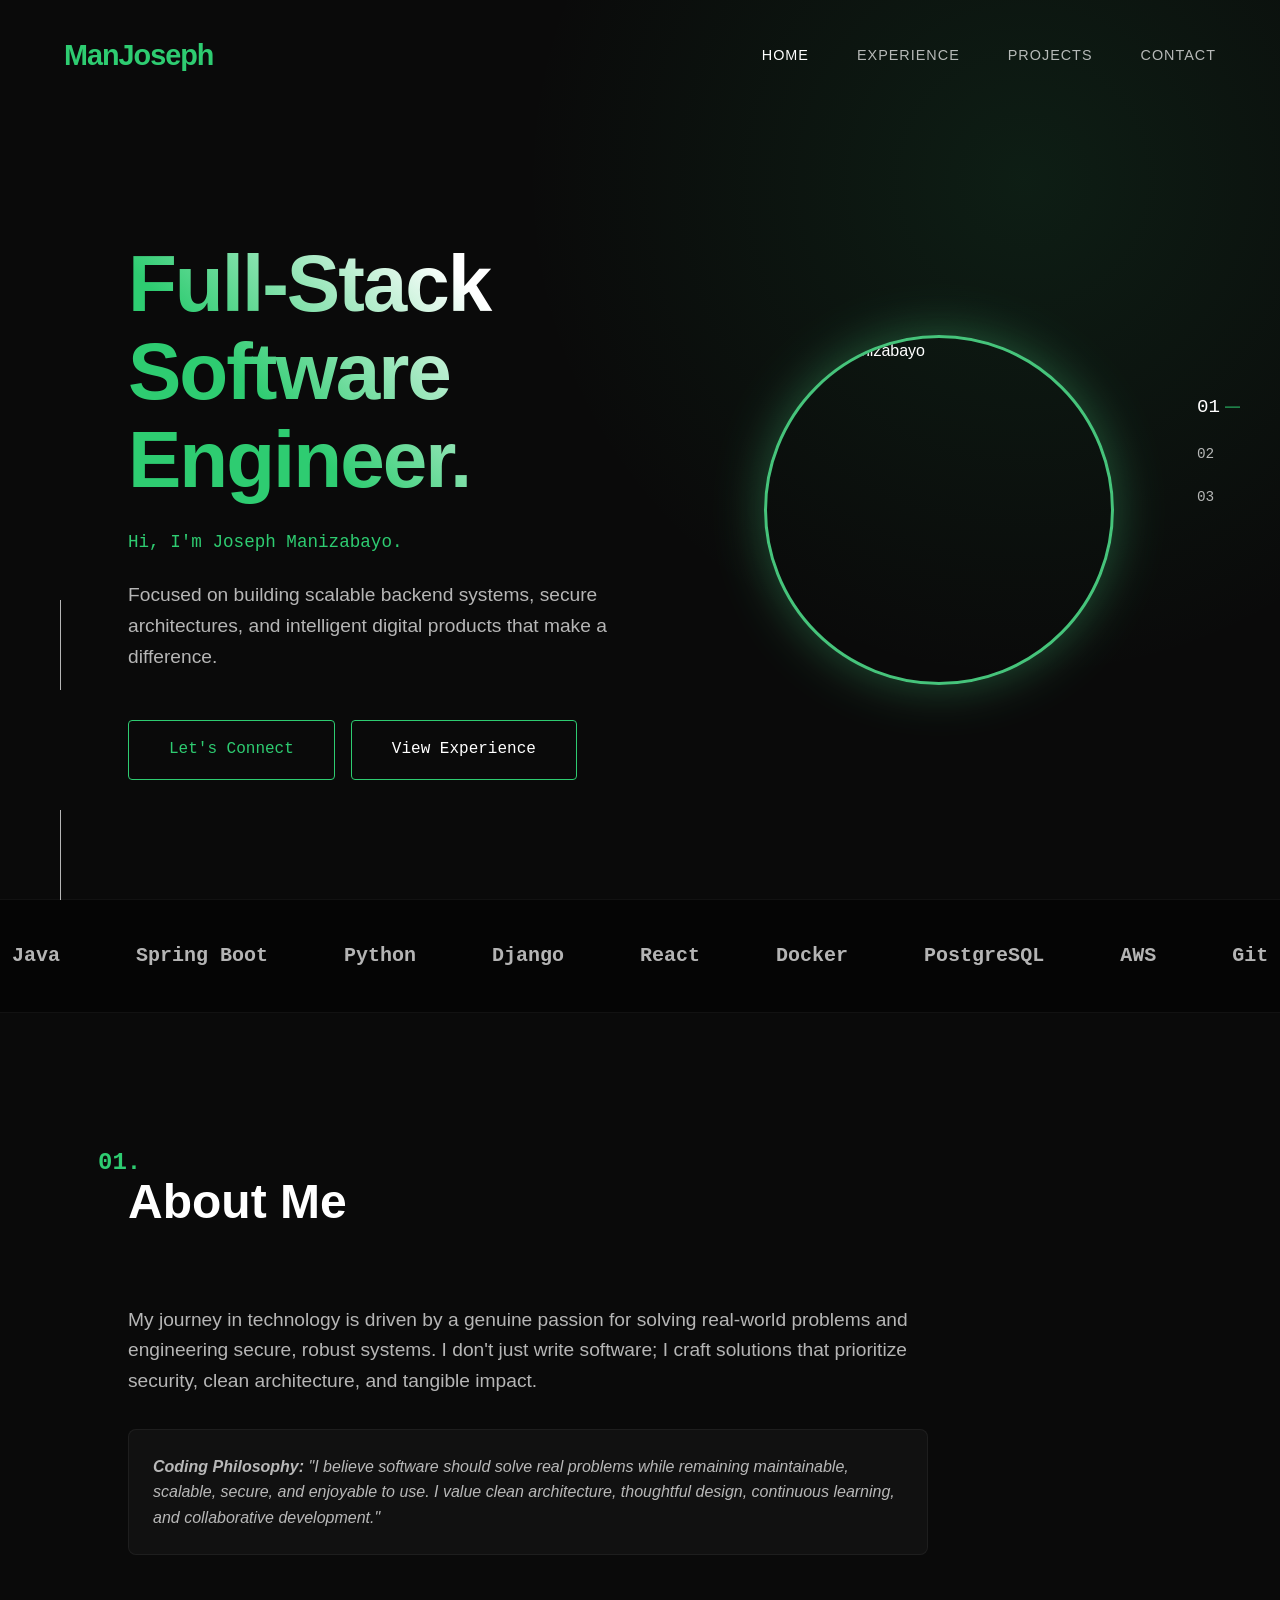
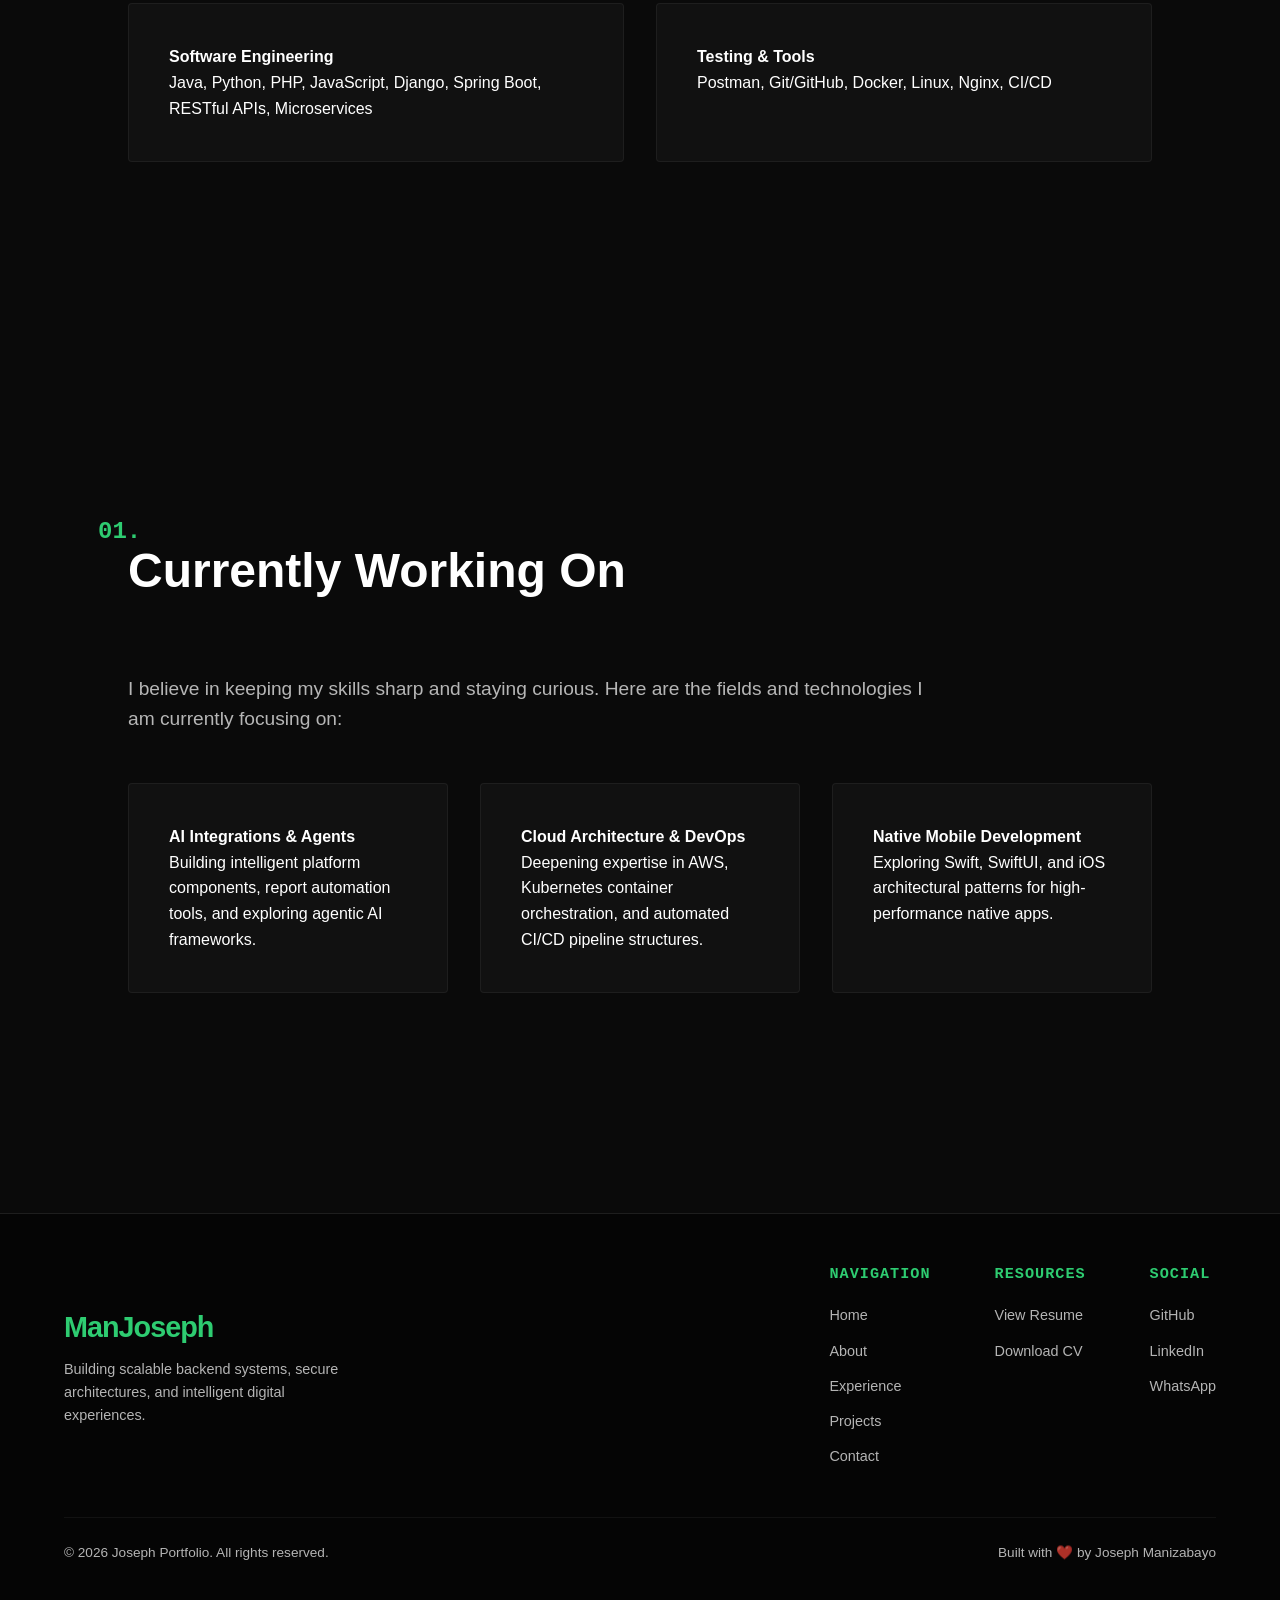
==== commit 1a3dcb01: "Reorganize portfolio into multi-page layout, add premium reveal animations, and enforce dark mode on" ====
--- a/index.html
+++ b/index.html
@@ -1,5 +1,5 @@
 <!DOCTYPE html>
-<html lang="en" data-theme="dark">
+<html lang="en">
 <head>
     <meta charset="UTF-8">
     <meta name="viewport" content="width=device-width, initial-scale=1.0">
@@ -8,12 +8,10 @@
     <link rel="icon" type="image/png" sizes="16x16" href="favs/favicon-16x16.png">
     <link rel="icon" href="favs/favicon.ico">
     <title>Joseph Portfolio - Full Stack Software Engineer</title>
-    <!-- link to fontawesome for inserting social media icons-->
      <link rel="stylesheet" 
      href="https://cdnjs.cloudflare.com/ajax/libs/font-awesome/7.0.1/css/all.min.css" 
      integrity="sha512-2SwdPD6INVrV/lHTZbO2nodKhrnDdJK9/kg2XD1r9uGqPo1cUbujc+IYdlYdEErWNu69gVcYgdxlmVmzTWnetw==" 
      crossorigin="anonymous" referrerpolicy="no-referrer" />
-     <!-- link to external css file -->
     <link rel="stylesheet" href="styles.css">
 </head>
 <body>
@@ -24,33 +22,22 @@
         <a href="mailto:josephmanizabayo7@gmail.com"><i class="fa-solid fa-envelope"></i></a>
     </div>
 
-    <!-- Added data-target to map click to section ID -->
+    <!-- Page Progress Mapping Sections -->
     <div class="page-progress">
         <div class="progress-item active" data-target="#home">01</div>
         <div class="progress-item" data-target="#about">02</div>
-        <div class="progress-item" data-target="#experience">03</div>
-        <div class="progress-item" data-target="#featured-project">04</div>
-        <div class="progress-item" data-target="#skills">05</div>
-        <div class="progress-item" data-target="#certifications">06</div>
-        <div class="progress-item" data-target="#github">07</div>
-        <div class="progress-item" data-target="#timeline">08</div>
-        <div class="progress-item" data-target="#faq">09</div>
+        <div class="progress-item" data-target="#currently-working">03</div>
     </div>
 
     <!-- Navigation -->
     <nav class="navbar">
         <a href="index.html" class="logo">ManJoseph</a>
-        <div class="nav-actions">
-            <button id="themeToggle" class="theme-toggle-btn" aria-label="Toggle theme">
-                <i class="fa-solid fa-sun"></i>
-            </button>
-            <div class="hamburger">
-                <i class="fa-solid fa-bars"></i>
-            </div>
+        <div class="hamburger">
+            <i class="fa-solid fa-bars"></i>
         </div>
         <ul class="nav-links">
-            <li><a href="#home" class="active">Home</a></li>
-            <li><a href="#about">About</a></li>
+            <li><a href="index.html" class="active">Home</a></li>
+            <li><a href="experience.html">Experience</a></li>
             <li><a href="projects.html">Projects</a></li>
             <li><a href="contacts.html">Contact</a></li>
         </ul>
@@ -58,7 +45,7 @@
 
     <!-- Hero Section -->
     <section id="home" class="hero">
-        <div class="hero-content reveal active">
+        <div class="hero-content reveal-left active">
             <h1>Full-Stack<br>Software Engineer.</h1>
             <p class="hero-greeting">Hi, I'm Joseph Manizabayo.</p>
             <p class="hero-subtitle">
@@ -66,11 +53,11 @@
             </p>
             <div style="display: flex; gap: 1rem; flex-wrap: wrap;">
                 <a href="contacts.html" class="cta-button">Let's Connect</a>
-                <a href="#resume" class="cta-button" style="background: transparent; color: var(--text);">View Resume</a>
+                <a href="experience.html" class="cta-button" style="background: transparent; color: var(--text);">View Experience</a>
             </div>
         </div>
         <!-- Restored Hero Image -->
-        <div class="hero-image-container reveal">
+        <div class="hero-image-container reveal-right">
             <img src="Portfolio.jpg" alt="Joseph Manizabayo" class="profile-img">
         </div>
     </section>
@@ -105,24 +92,24 @@
     </div>
 
     <!-- About Section -->
-    <section id="about" class="immersive-section reveal">
+    <section id="about" class="immersive-section reveal-up">
         <h2>About Me</h2>
-        <p style="max-width: 800px; color: var(--text-muted); font-size: 1.2rem; margin-bottom: 2rem;">
+        <p style="max-width: 800px; color: var(--text-muted); font-size: 1.2rem; margin-bottom: 2rem;" class="reveal-left">
             My journey in technology is driven by a genuine passion for solving real-world problems and engineering secure, robust systems. I don't just write software; I craft solutions that prioritize security, clean architecture, and tangible impact. 
         </p>
-        <div style="max-width: 800px; padding: 1.5rem; background: var(--card-bg); border: 1px solid var(--card-border); border-radius: 8px; margin-bottom: 3rem;">
+        <div style="max-width: 800px; padding: 1.5rem; background: var(--card-bg); border: 1px solid var(--card-border); border-radius: 8px; margin-bottom: 3rem;" class="reveal-right">
             <p style="font-style: italic; color: var(--text-muted); line-height: 1.6;">
                 <b>Coding Philosophy:</b> "I believe software should solve real problems while remaining maintainable, scalable, secure, and enjoyable to use. I value clean architecture, thoughtful design, continuous learning, and collaborative development."
             </p>
         </div>
         
         <div class="skills-grid">
-            <div class="skill-card">
+            <div class="skill-card reveal-left">
                 <i class="fa-solid fa-code"></i>
                 <p><b>Software Engineering</b></p>
                 <p>Java, Python, PHP, JavaScript, Django, Spring Boot, RESTful APIs, Microservices</p>
             </div>
-            <div class="skill-card">
+            <div class="skill-card reveal-right">
                 <i class="fa-solid fa-wrench"></i>
                 <p><b>Testing & Tools</b></p>
                 <p>Postman, Git/GitHub, Docker, Linux, Nginx, CI/CD</p>
@@ -130,277 +117,27 @@
         </div>
     </section>
 
-    <!-- Professional Experience Section -->
-    <section id="experience" class="immersive-section reveal">
-        <h2>Professional Experience</h2>
-        <div class="timeline-container">
-            <div class="timeline-item">
-                <div class="timeline-dot"></div>
-                <div class="timeline-header">
-                    <div>
-                        <div class="timeline-role">Software Architect & Solo Developer</div>
-                        <div class="timeline-company">MYESolution</div>
-                    </div>
-                    <div class="timeline-date">2024 - Present</div>
-                </div>
-                <div class="timeline-desc">
-                    Architected, designed, and built a comprehensive, role-based digital education platform from scratch.
-                    <ul>
-                        <li>Developed a scalable microservices architecture using Spring Boot and React.</li>
-                        <li>Implemented secure JWT authentication and role-based access control for Admins, Teachers, and Students.</li>
-                        <li>Configured secure file transfers and cloud storage using Cloud R2 and Dockerized services.</li>
-                    </ul>
-                </div>
-                <div class="timeline-tech-list">
-                    <span class="tech-pill">Spring Boot</span>
-                    <span class="tech-pill">React</span>
-                    <span class="tech-pill">Microservices</span>
-                    <span class="tech-pill">PostgreSQL</span>
-                    <span class="tech-pill">Docker</span>
-                    <span class="tech-pill">JWT</span>
-                </div>
+    <!-- Currently Working On Section -->
+    <section id="currently-working" class="immersive-section reveal-up">
+        <h2>Currently Working On</h2>
+        <p style="max-width: 800px; color: var(--text-muted); font-size: 1.2rem; margin-bottom: 3rem;" class="reveal-left">
+            I believe in keeping my skills sharp and staying curious. Here are the fields and technologies I am currently focusing on:
+        </p>
+        <div class="skills-grid">
+            <div class="skill-card reveal-left">
+                <i class="fa-solid fa-robot"></i>
+                <p><b>AI Integrations & Agents</b></p>
+                <p>Building intelligent platform components, report automation tools, and exploring agentic AI frameworks.</p>
             </div>
-            
-            <div class="timeline-item">
-                <div class="timeline-dot"></div>
-                <div class="timeline-header">
-                    <div>
-                        <div class="timeline-role">Django Developer</div>
-                        <div class="timeline-company">Hameau des Jeunes (Team Collaboration)</div>
-                    </div>
-                    <div class="timeline-date">2023 - 2024</div>
-                </div>
-                <div class="timeline-desc">
-                    Collaborated in a development team to build and scale a community platform to manage operations and facilitate youth collaboration.
-                    <ul>
-                        <li>Developed clean, secure backend APIs and views using Django and Python.</li>
-                        <li>Optimized PostgreSQL database schemas and complex queries to ensure rapid data loading.</li>
-                        <li>Worked using Agile Scrum methodologies to coordinate sprints and feature updates.</li>
-                    </ul>
-                </div>
-                <div class="timeline-tech-list">
-                    <span class="tech-pill">Django</span>
-                    <span class="tech-pill">Python</span>
-                    <span class="tech-pill">PostgreSQL</span>
-                    <span class="tech-pill">Agile Scrum</span>
-                    <span class="tech-pill">Git</span>
-                </div>
+            <div class="skill-card reveal-up">
+                <i class="fa-brands fa-aws"></i>
+                <p><b>Cloud Architecture & DevOps</b></p>
+                <p>Deepening expertise in AWS, Kubernetes container orchestration, and automated CI/CD pipeline structures.</p>
             </div>
-        </div>
-    </section>
-
-    <!-- Featured Project Section -->
-    <section id="featured-project" class="immersive-section reveal">
-        <h2>Featured Project</h2>
-        <div class="skills-grid" style="grid-template-columns: 1fr;">
-            <div class="skill-card" style="display: flex; gap: 3rem; align-items: center; flex-wrap: wrap; text-align: left;">
-                <div style="flex: 1.2; min-width: 300px;">
-                    <img src="Myesolution.png" alt="MYESolution" class="showcase-img" style="max-height: 380px; width: 100%; object-fit: cover;">
-                </div>
-                <div style="flex: 1.5; min-width: 300px;">
-                    <span class="project-label" style="font-family: 'Courier New', monospace; color: var(--accent);">FLAGSHIP APP</span>
-                    <h3 style="font-size: 2.2rem; margin: 0.5rem 0 1rem; line-height: 1.2;">MYESolution Platform</h3>
-                    <p style="color: var(--text-muted); font-size: 1.1rem; margin-bottom: 1.5rem;">
-                        A modern, high-performance education ecosystem designed to scale. As a solo builder, I orchestrated the microservices architecture, built JWT-protected access controls, and integrated robust dockerized deployment configurations.
-                    </p>
-                    <div class="project-tech" style="margin-bottom: 2rem;">
-                        <span class="tech-pill">Spring Boot</span>
-                        <span class="tech-pill">React</span>
-                        <span class="tech-pill">Cloud Storage</span>
-                        <span class="tech-pill">Docker</span>
-                        <span class="tech-pill">JWT</span>
-                    </div>
-                    <div style="display: flex; gap: 1rem;">
-                        <a href="projects.html" class="cta-button">All Projects</a>
-                        <a href="https://www.myesolution.org" target="_blank" class="cta-button" style="background: transparent; color: var(--text);">Live Site</a>
-                    </div>
-                </div>
-            </div>
-        </div>
-    </section>
-
-    <!-- Skills Category Section -->
-    <section id="skills" class="immersive-section reveal">
-        <h2>Technical Skills</h2>
-        <div class="skills-category-grid">
-            <div class="skills-category-card">
-                <h3>Languages</h3>
-                <ul class="skills-list">
-                    <li><i class="fa-solid fa-chevron-right"></i> Java</li>
-                    <li><i class="fa-solid fa-chevron-right"></i> Python</li>
-                    <li><i class="fa-solid fa-chevron-right"></i> JavaScript</li>
-                    <li><i class="fa-solid fa-chevron-right"></i> PHP</li>
-                    <li><i class="fa-solid fa-chevron-right"></i> SQL</li>
-                    <li><i class="fa-solid fa-chevron-right"></i> HTML5 / CSS3</li>
-                </ul>
-            </div>
-            <div class="skills-category-card">
-                <h3>Backend & Cloud</h3>
-                <ul class="skills-list">
-                    <li><i class="fa-solid fa-chevron-right"></i> Spring Boot</li>
-                    <li><i class="fa-solid fa-chevron-right"></i> Django</li>
-                    <li><i class="fa-solid fa-chevron-right"></i> Microservices</li>
-                    <li><i class="fa-solid fa-chevron-right"></i> RESTful APIs</li>
-                    <li><i class="fa-solid fa-chevron-right"></i> Node.js</li>
-                </ul>
-            </div>
-            <div class="skills-category-card">
-                <h3>Databases & Tools</h3>
-                <ul class="skills-list">
-                    <li><i class="fa-solid fa-chevron-right"></i> PostgreSQL</li>
-                    <li><i class="fa-solid fa-chevron-right"></i> MySQL</li>
-                    <li><i class="fa-solid fa-chevron-right"></i> Docker</li>
-                    <li><i class="fa-solid fa-chevron-right"></i> Git / GitHub</li>
-                    <li><i class="fa-solid fa-chevron-right"></i> Nginx / Linux</li>
-                </ul>
-            </div>
-        </div>
-    </section>
-
-    <!-- Certifications Section -->
-    <section id="certifications" class="immersive-section reveal">
-        <h2>Certifications</h2>
-        <div class="certifications-grid">
-             <div class="cert-card">
-                 <div>
-                     <div class="cert-header">
-                         <div class="cert-icon"><i class="fa-brands fa-aws"></i></div>
-                         <div class="cert-title">AWS Cloud</div>
-                     </div>
-                     <div class="cert-org">Amazon Web Services</div>
-                     <div class="cert-date">Credential Validation Enabled</div>
-                 </div>
-                 <a href="#" class="cert-link">View Credential <i class="fa-solid fa-arrow-up-right-from-square"></i></a>
-             </div>
-             
-             <div class="cert-card">
-                 <div>
-                     <div class="cert-header">
-                         <div class="cert-icon"><i class="fa-brands fa-python"></i></div>
-                         <div class="cert-title">Django Development</div>
-                     </div>
-                     <div class="cert-org">Advanced Backend Academy</div>
-                     <div class="cert-date">Issued 2024</div>
-                 </div>
-                 <a href="#" class="cert-link">View Credential <i class="fa-solid fa-arrow-up-right-from-square"></i></a>
-             </div>
-
-             <div class="cert-card">
-                 <div>
-                     <div class="cert-header">
-                         <div class="cert-icon"><i class="fa-solid fa-mobile-screen"></i></div>
-                         <div class="cert-title">Apple Swift</div>
-                     </div>
-                     <div class="cert-org">iOS Native Engineering</div>
-                     <div class="cert-date">Issued 2024</div>
-                 </div>
-                 <a href="#" class="cert-link">View Credential <i class="fa-solid fa-arrow-up-right-from-square"></i></a>
-             </div>
-
-             <div class="cert-card">
-                 <div>
-                     <div class="cert-header">
-                         <div class="cert-icon"><i class="fa-solid fa-brain"></i></div>
-                         <div class="cert-title">ALX AI Essentials</div>
-                     </div>
-                     <div class="cert-org">ALX Africa</div>
-                     <div class="cert-date">Issued 2024</div>
-                 </div>
-                 <a href="#" class="cert-link">View Credential <i class="fa-solid fa-arrow-up-right-from-square"></i></a>
-             </div>
-        </div>
-    </section>
-
-    <!-- GitHub Stats Section -->
-    <section id="github" class="immersive-section reveal">
-        <h2>GitHub Activity</h2>
-        <div class="github-stats-container">
-            <img src="https://github-readme-stats.vercel.app/api?username=manjoseph&show_icons=true&theme=tokyonight&hide_border=true" alt="Joseph's GitHub Stats">
-            <div style="display: flex; gap: 2rem; justify-content: center; flex-wrap: wrap; width: 100%;">
-                <img src="https://github-readme-stats.vercel.app/api/top-langs?username=manjoseph&layout=compact&theme=tokyonight&hide_border=true" alt="Top Languages">
-                <img src="https://github-readme-streak-stats.herokuapp.com/?user=manjoseph&theme=tokyonight&hide_border=true" alt="GitHub Streak">
-            </div>
-        </div>
-    </section>
-
-    <!-- Timeline Section -->
-    <section id="timeline" class="immersive-section reveal">
-        <h2>Chronological Timeline</h2>
-        <div class="milestone-container">
-            <div class="milestone-item">
-                <div class="milestone-year">2022</div>
-                <div class="milestone-text">Enrolled in Software Engineering Program at Adventist University of Central Africa (AUCA).</div>
-                <div class="milestone-arrow"><i class="fa-solid fa-circle-chevron-down"></i></div>
-            </div>
-            
-            <div class="milestone-item">
-                <div class="milestone-year">2023</div>
-                <div class="milestone-text">Learned Django & Python backend web architecture; built first platform prototypes.</div>
-                <div class="milestone-arrow"><i class="fa-solid fa-circle-chevron-down"></i></div>
-            </div>
-            
-            <div class="milestone-item">
-                <div class="milestone-year">2024</div>
-                <div class="milestone-text">Collaborated as a backend Django developer in teams; built enterprise Java architectures.</div>
-                <div class="milestone-arrow"><i class="fa-solid fa-circle-chevron-down"></i></div>
-            </div>
-
-            <div class="milestone-item">
-                <div class="milestone-year">2025</div>
-                <div class="milestone-text">Architected and engineered MYESolution educational ecosystem as a solo developer.</div>
-                <div class="milestone-arrow"><i class="fa-solid fa-circle-chevron-down"></i></div>
-            </div>
-
-            <div class="milestone-item">
-                <div class="milestone-year">2026</div>
-                <div class="milestone-text">Expected Graduation (B.S. in Software Engineering). Currently focusing on AI agents and Cloud/DevOps.</div>
-            </div>
-        </div>
-    </section>
-
-    <!-- FAQ Accordion & Resume Section -->
-    <section id="faq" class="immersive-section reveal">
-        <h2>FAQ & Resume</h2>
-        <div class="faq-container">
-            <div class="faq-item">
-                <div class="faq-question">
-                    <span>Are you open to remote work and relocation?</span>
-                    <i class="fa-solid fa-chevron-down faq-icon"></i>
-                </div>
-                <div class="faq-answer">
-                    <p>Yes, absolutely! I am highly open to remote software engineering positions and relocation opportunities worldwide.</p>
-                </div>
-            </div>
-            
-            <div class="faq-item">
-                <div class="faq-question">
-                    <span>What is your primary software stack?</span>
-                    <i class="fa-solid fa-chevron-down faq-icon"></i>
-                </div>
-                <div class="faq-answer">
-                    <p>My core competencies are centered on backend engineering using Java (Spring Boot) and Python (Django/Flask), paired with SQL/PostgreSQL databases, Docker container environments, and React/HTML5/CSS3 frontend clients.</p>
-                </div>
-            </div>
-
-            <div class="faq-item">
-                <div class="faq-question">
-                    <span>Do you take on freelance consultations?</span>
-                    <i class="fa-solid fa-chevron-down faq-icon"></i>
-                </div>
-                <div class="faq-answer">
-                    <p>Yes! I work on freelance project architectures, backend developments, and custom system optimizations. Drop me a line through the contact form.</p>
-                </div>
-            </div>
-        </div>
-
-        <div id="resume" style="margin-top: 4rem; text-align: center;">
-            <h3 style="font-size: 1.8rem; margin-bottom: 1rem;">Curriculum Vitae</h3>
-            <p style="color: var(--text-muted); max-width: 500px; margin: 0 auto 2rem;">
-                Interested in learning more about my courses, projects, and educational timeline? Access my full resume here.
-            </p>
-            <div class="resume-actions">
-                <a href="resume.pdf" target="_blank" class="cta-button">View Resume</a>
-                <a href="resume.pdf" download class="cta-button" style="background: transparent; color: var(--text);">Download PDF</a>
+            <div class="skill-card reveal-right">
+                <i class="fa-solid fa-mobile-screen-button"></i>
+                <p><b>Native Mobile Development</b></p>
+                <p>Exploring Swift, SwiftUI, and iOS architectural patterns for high-performance native apps.</p>
             </div>
         </div>
     </section>
@@ -418,6 +155,7 @@
                     <ul>
                         <li><a href="#home">Home</a></li>
                         <li><a href="#about">About</a></li>
+                        <li><a href="experience.html">Experience</a></li>
                         <li><a href="projects.html">Projects</a></li>
                         <li><a href="contacts.html">Contact</a></li>
                     </ul>
@@ -425,8 +163,8 @@
                 <div class="footer-col">
                     <h4>Resources</h4>
                     <ul>
-                        <li><a href="resume.pdf" target="_blank">View Resume</a></li>
-                        <li><a href="resume.pdf" download>Download CV</a></li>
+                        <li><a href="Joseph_Manizabayo_CV_2026.pdf" target="_blank">View Resume</a></li>
+                        <li><a href="Joseph_Manizabayo_CV_2026.pdf" download>Download CV</a></li>
                     </ul>
                 </div>
                 <div class="footer-col">
--- a/styles.css
+++ b/styles.css
@@ -248,16 +248,35 @@
     width: 15px;
 }
 
-/* Animations */
-.reveal {
+/* Premium Scroll Reveal Animations */
+.reveal, .reveal-up {
     opacity: 0;
-    transform: translateY(30px);
-    transition: all 0.8s ease;
-}
-
-.reveal.active {
+    transform: translateY(40px);
+    transition: opacity 0.8s cubic-bezier(0.16, 1, 0.3, 1), transform 0.8s cubic-bezier(0.16, 1, 0.3, 1);
+}
+.reveal.active, .reveal-up.active {
     opacity: 1;
     transform: translateY(0);
+}
+
+.reveal-left {
+    opacity: 0;
+    transform: translateX(-40px);
+    transition: opacity 0.8s cubic-bezier(0.16, 1, 0.3, 1), transform 0.8s cubic-bezier(0.16, 1, 0.3, 1);
+}
+.reveal-left.active {
+    opacity: 1;
+    transform: translateX(0);
+}
+
+.reveal-right {
+    opacity: 0;
+    transform: translateX(40px);
+    transition: opacity 0.8s cubic-bezier(0.16, 1, 0.3, 1), transform 0.8s cubic-bezier(0.16, 1, 0.3, 1);
+}
+.reveal-right.active {
+    opacity: 1;
+    transform: translateX(0);
 }
 
 @keyframes float {
@@ -721,53 +740,10 @@
 }
 
 /* ==========================================
-   GLOBAL TRANSITIONS & THEME SWITCHING
+   GLOBAL TRANSITIONS
    ========================================== */
-html, body, section, nav, .navbar, .skill-card, .skills-category-card, .project-showcase, .contact-form, input, textarea, footer, .progress-item, .side-socials a, .logo, .nav-links a, .theme-toggle-btn, .faq-item, .cert-card {
+html, body, section, nav, .navbar, .skill-card, .skills-category-card, .project-showcase, .contact-form, input, textarea, footer, .progress-item, .side-socials a, .logo, .nav-links a, .faq-item, .cert-card {
     transition: background-color 0.4s ease, color 0.4s ease, border-color 0.4s ease, box-shadow 0.4s ease, transform 0.3s ease;
-}
-
-[data-theme="light"] {
-    --dark-bg: #f9fbfd;
-    --darker-bg: #f0f4f8;
-    --accent: #2ecc71;
-    --accent-glow: rgba(46, 204, 113, 0.2);
-    --text: #1e293b;
-    --text-muted: #64748b;
-    --card-bg: rgba(255, 255, 255, 0.8);
-    --card-border: rgba(0, 0, 0, 0.08);
-}
-
-[data-theme="light"] ::-webkit-scrollbar-thumb {
-    background: #ccc;
-}
-
-/* Nav Actions Container */
-.nav-actions {
-    display: flex;
-    align-items: center;
-    gap: 1.5rem;
-}
-
-/* Theme Toggle Button */
-.theme-toggle-btn {
-    background: transparent;
-    border: 1px solid var(--accent);
-    color: var(--accent);
-    width: 40px;
-    height: 40px;
-    border-radius: 50%;
-    cursor: pointer;
-    display: flex;
-    align-items: center;
-    justify-content: center;
-    font-size: 1.1rem;
-    z-index: 1001;
-}
-.theme-toggle-btn:hover {
-    background: rgba(46, 204, 113, 0.1);
-    box-shadow: 0 0 15px var(--accent-glow);
-    transform: scale(1.05);
 }
 
 /* Infinite Marquee */
@@ -956,9 +932,7 @@
     border: 1px solid var(--card-border);
     flex-shrink: 0;
 }
-[data-theme="light"] .cert-icon {
-    background: rgba(0,0,0,0.03);
-}
+
 .cert-title {
     font-weight: 700;
     font-size: 1.15rem;
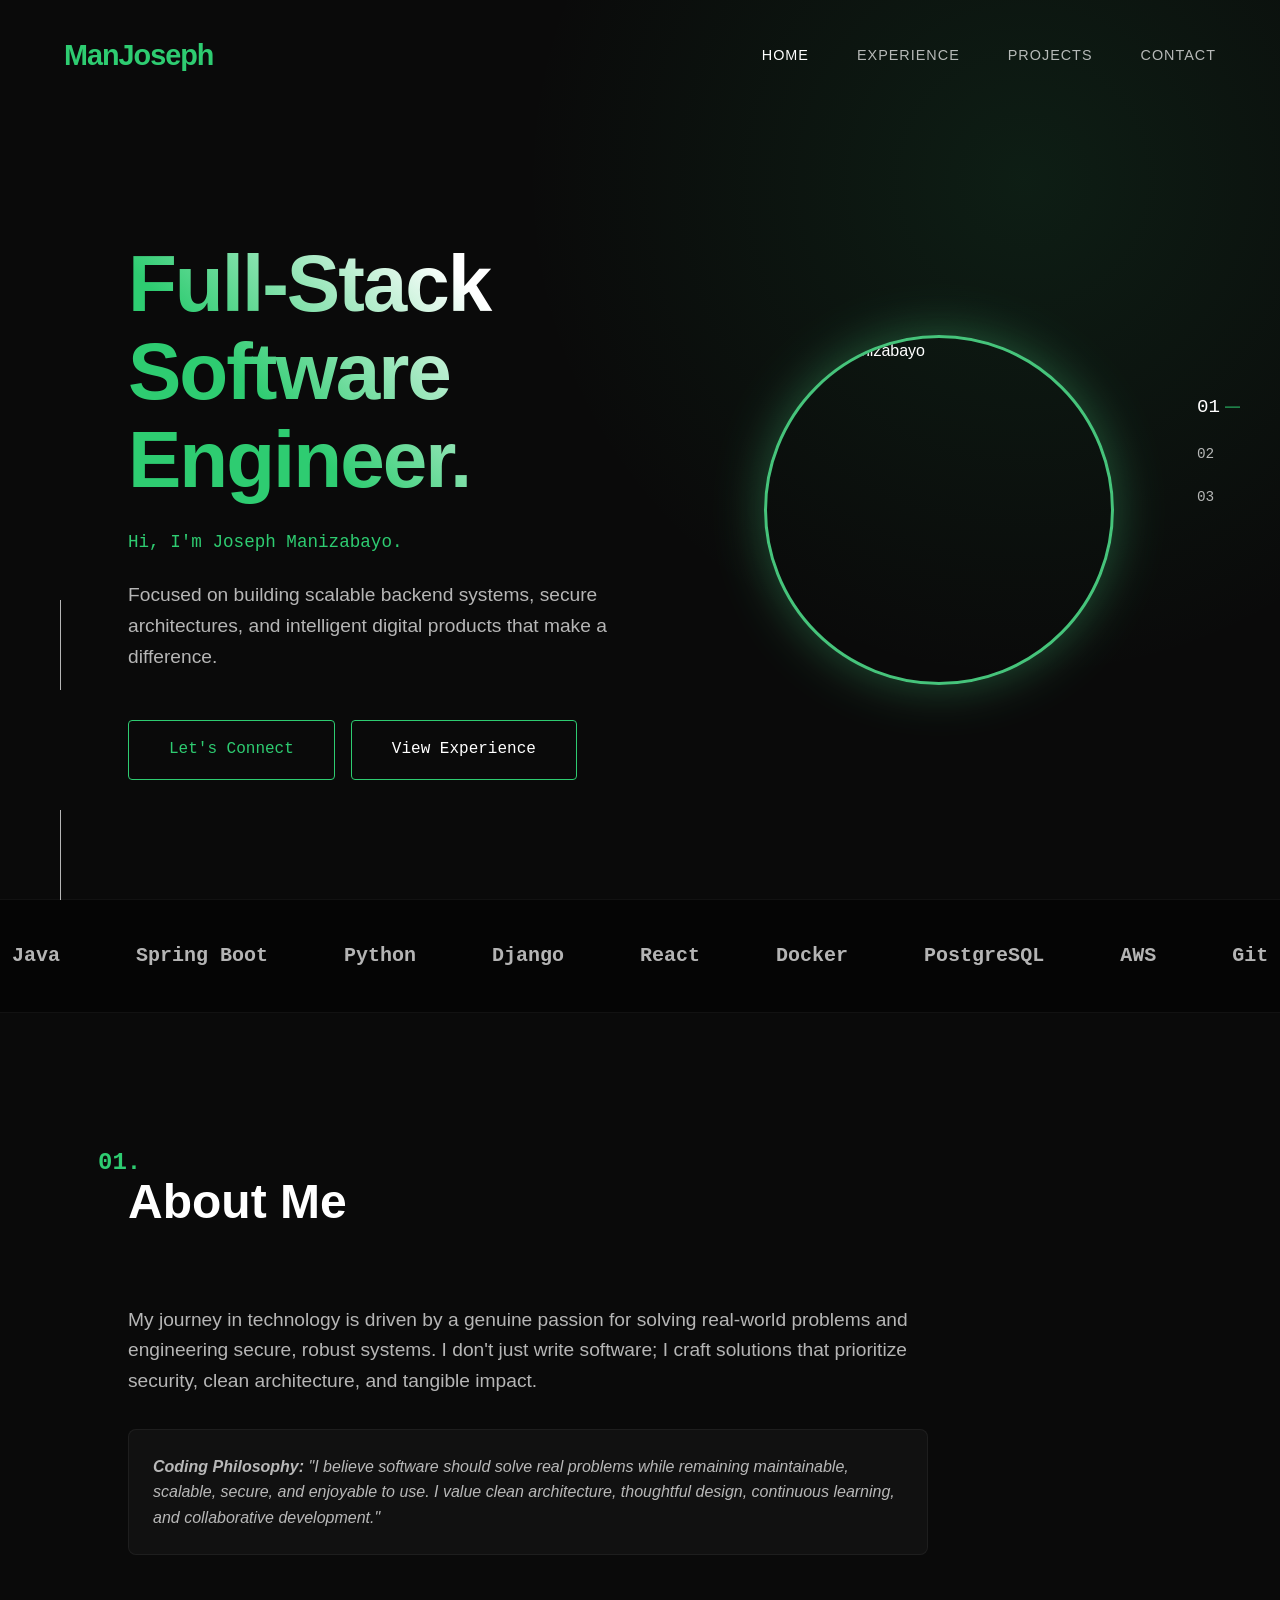
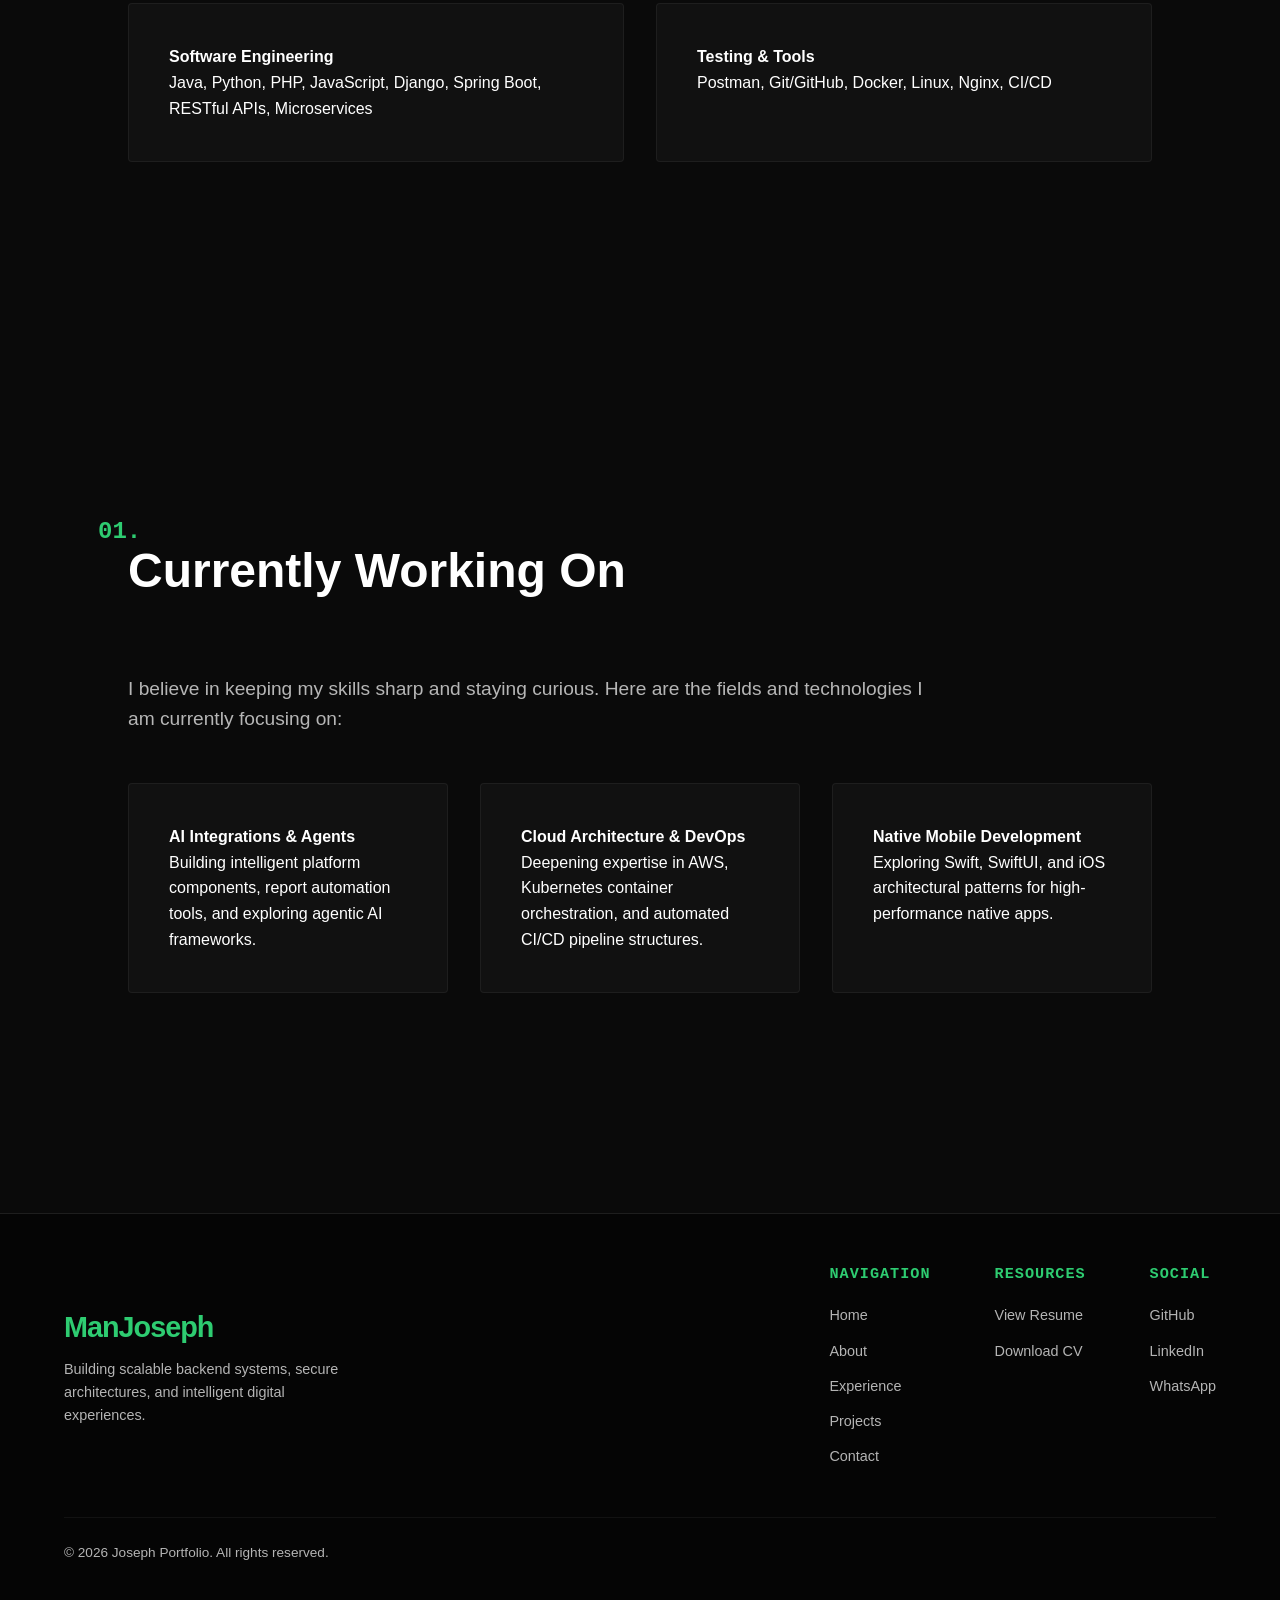
==== commit 1e794cf0: "Remove footer attribution line from all pages" ====
--- a/index.html
+++ b/index.html
@@ -179,7 +179,6 @@
         </div>
         <div class="footer-bottom">
             <p>&copy; 2026 Joseph Portfolio. All rights reserved.</p>
-            <p>Built with ❤️ by Joseph Manizabayo</p>
         </div>
     </footer>
 
